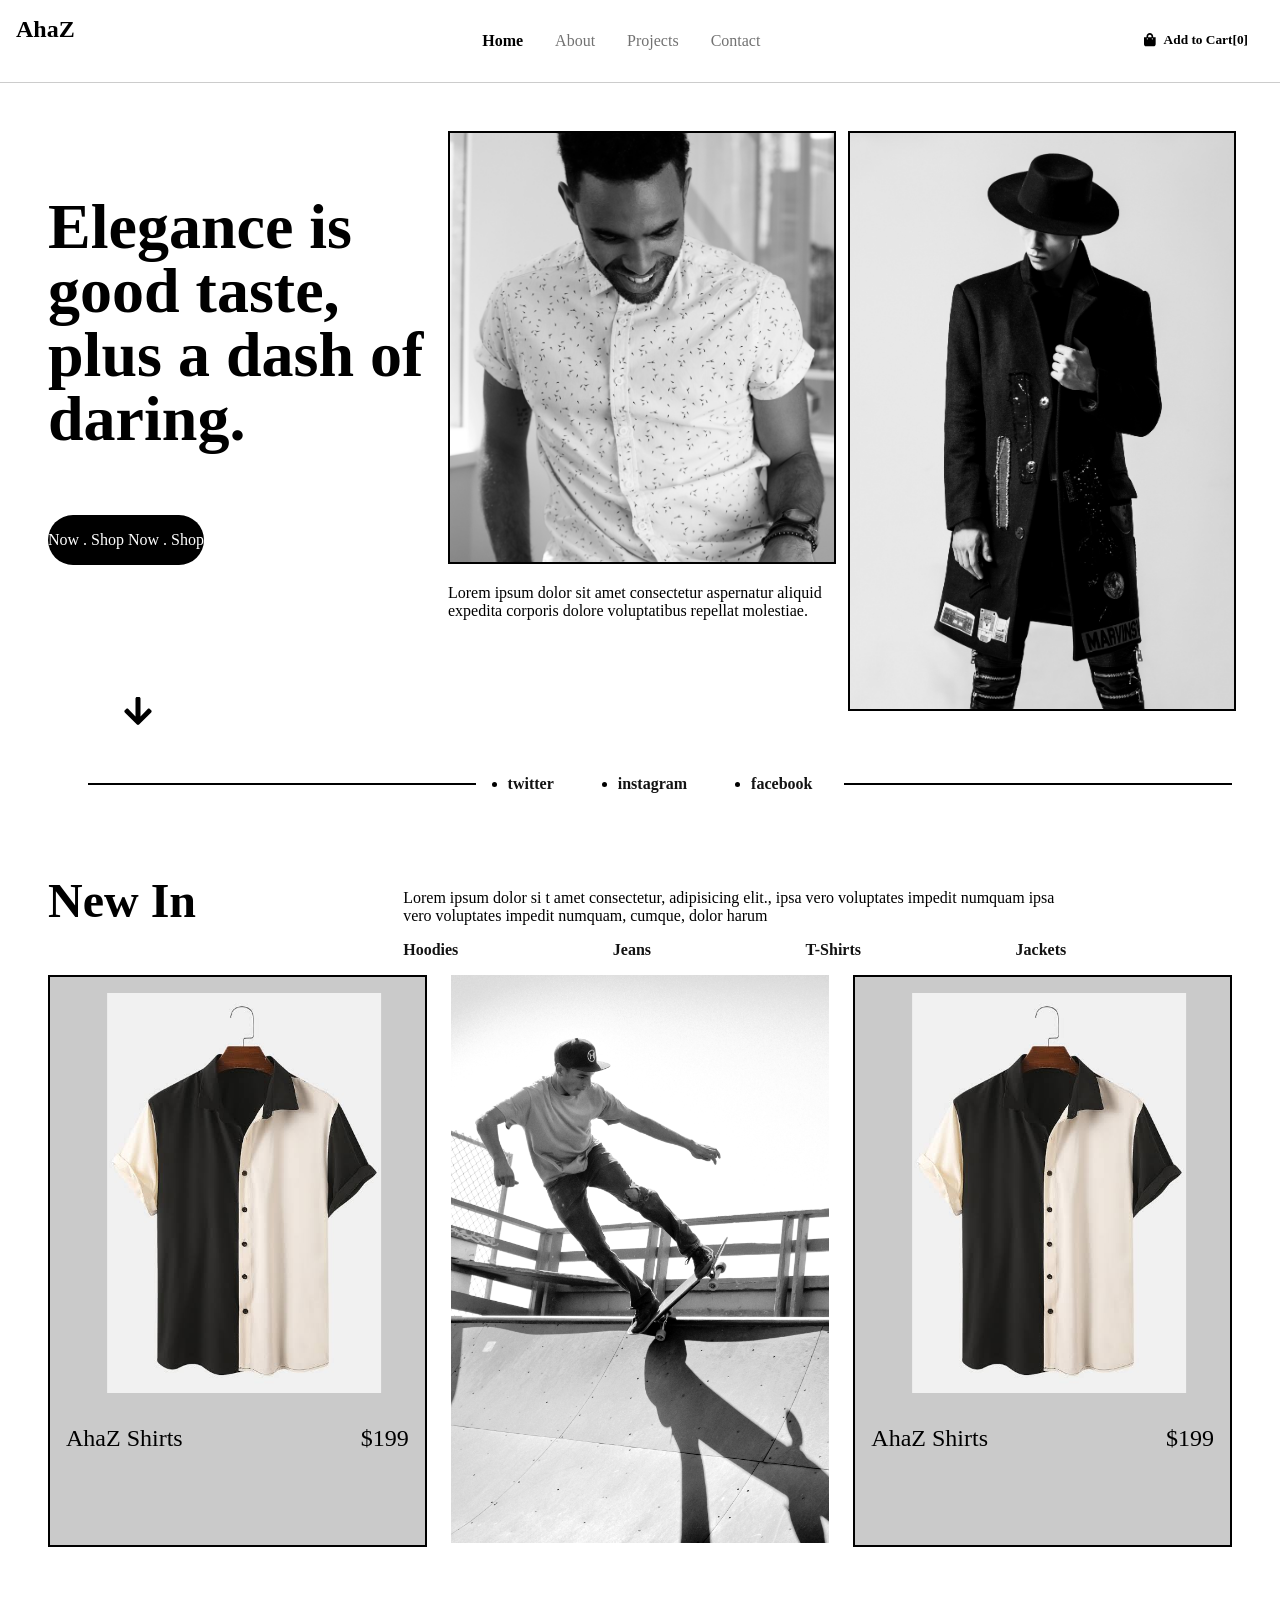
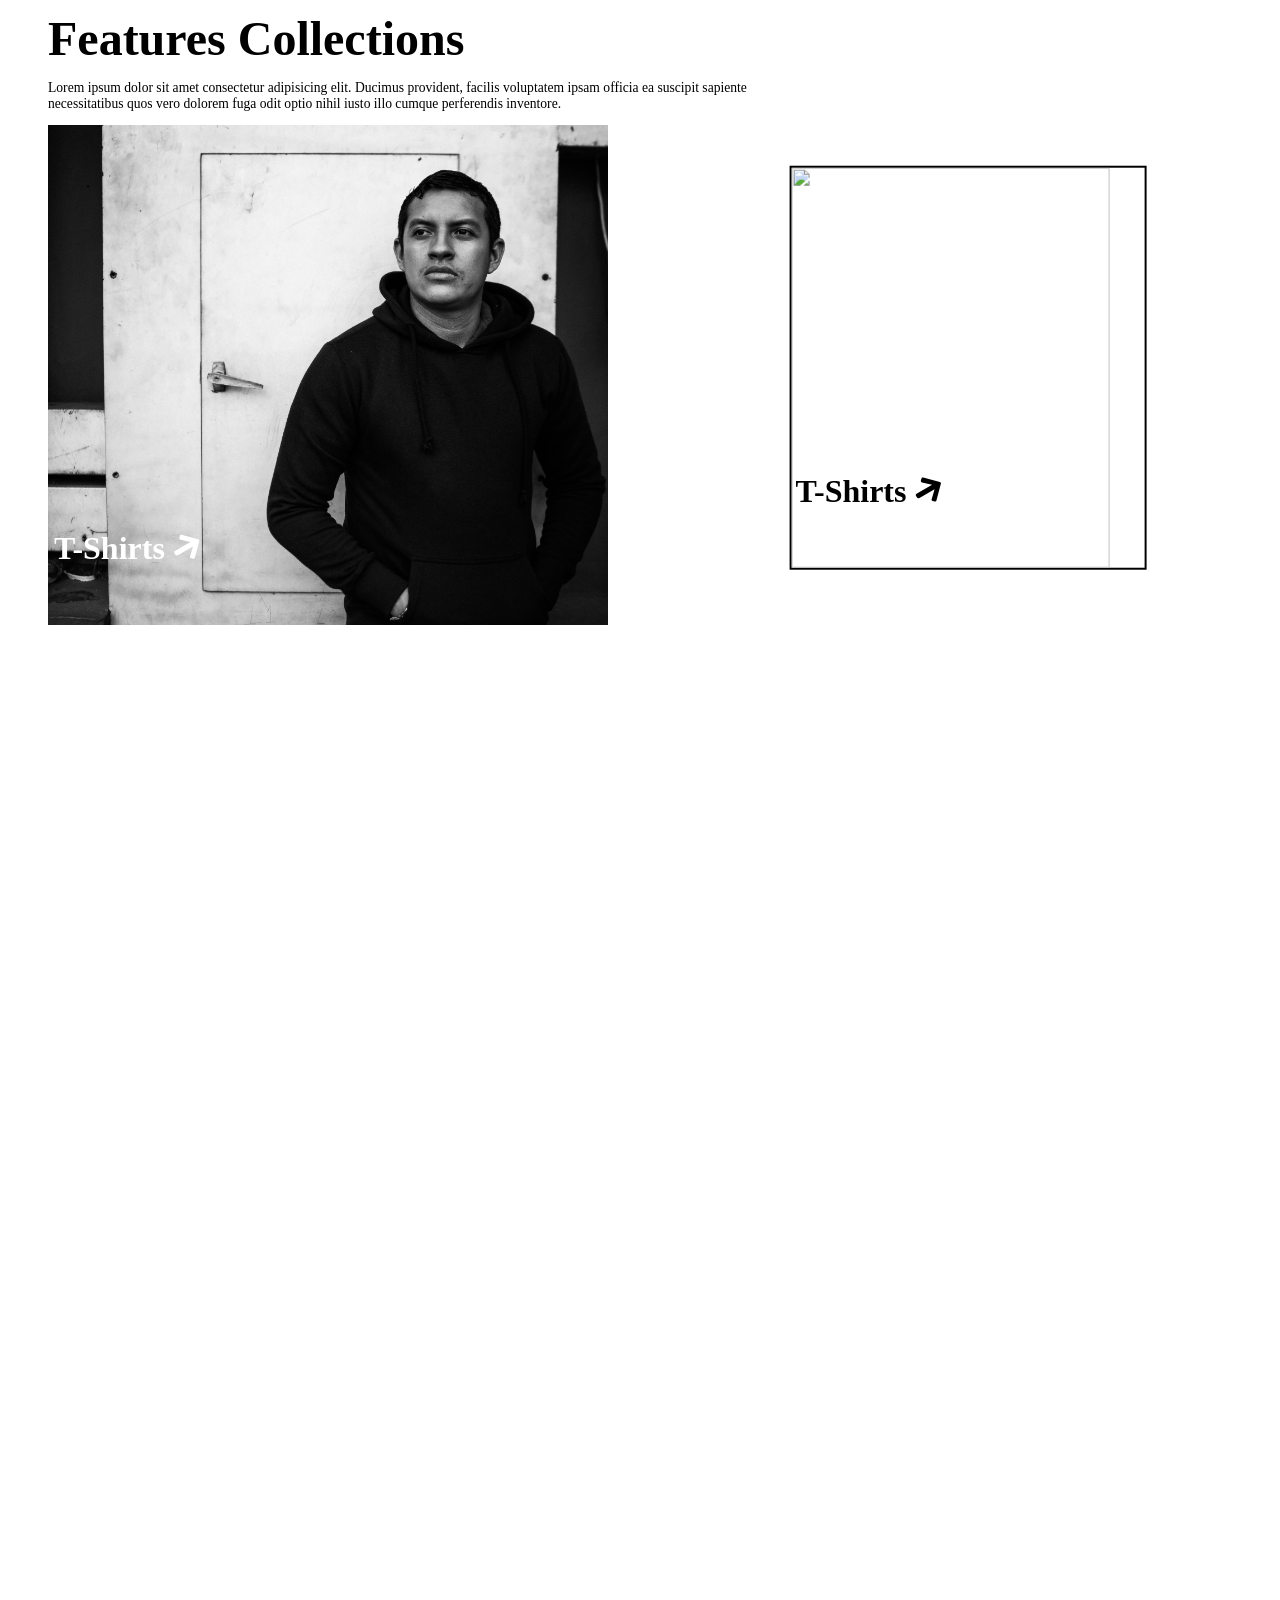
==== blackwhite.html @ 24a6969e "this is good" ====
<!DOCTYPE html>
<html lang="en">

<head>
    <meta charset="UTF-8">
    <meta http-equiv="X-UA-Compatible" content="IE=edge">
    <meta name="viewport" content="width=device-width, initial-scale=1.0">




    <link rel="stylesheet" href="fontawesome-free-5.15.4-web/css/fontawesome.min.css">


    <link rel="stylesheet" href="css/blackwhite.css">
    <title>Black and White</title>
</head>

<body>

    <header class="header">
        <nav>

            <div class="nav-center">

                <!-- nav header -->
                <div class="nav-header">
                    <div class="nav-logo">
                        <p class="logo">AhaZ</p>

                    </div>

                    <div class="nav-btn">

                        <button class="cart-btn">
                        <i class="fas fa-shopping-bag"></i>
                    </button>
                        <button class="nav-toggle">
                        <i class="fas fa-bars"></i>
                    </button>
                    </div>
                </div>

                <!-- links -->
                <ul class="links show-links">
                    <li>
                        <a href="index.html" id="active">home</a>
                    </li>
                    <li>
                        <a href="about.html">about</a>
                    </li>
                    <li>
                        <a href="projects.html">projects</a>
                    </li>
                    <li>
                        <a href="contact.html">contact</a>
                    </li>
                </ul>
                <!--Nav carts-->
                <div class="nav-cart">
                    <button>
                        <i class="fas fa-shopping-bag"></i>
                        <p>Add to Cart[0]</p>
                    </button>
                </div>

                <!-- social media -->
                <!--  <ul class="social-icons">
                    <li>
                        <a href="https://www.twitter.com">
                            <i class="fab fa-facebook"></i>
                        </a>
                    </li>
                    <li>
                        <a href="https://www.twitter.com">
                            <i class="fab fa-twitter"></i>
                        </a>
                    </li>
                    <li>
                        <a href="https://www.twitter.com">
                            <i class="fab fa-behance"></i>
                        </a>
                    </li>
                    <li>
                        <a href="https://www.twitter.com">
                            <i class="fab fa-linkedin"></i>
                        </a>
                    </li>
                    <li>
                        <a href="https://www.twitter.com">
                            <i class="fab fa-sketch"></i>
                        </a>
                    </li>
                </ul> -->
            </div>

        </nav>
    </header>
    <div class="divider"></div>
    <main>
        <div class="container">
            <div class="container1">
                <section class="elegance">
                    <p>
                        Elegance is good taste, plus a dash of daring.
                    </p>

                    <button class="main-btn">
                        Now . Shop Now . Shop
                    </button>

                    <button class="second-btn">
                    <i class=" fas fa-arrow-down"></i>
                    </button>

                </section>
                <section class="elegance-part1">
                    <img src="css/images/pexels-nappy-2468487.jpg" alt="">

                    <p>
                        Lorem ipsum dolor sit amet consectetur aspernatur aliquid expedita corporis dolore voluptatibus repellat molestiae.
                    </p>
                </section>
                <section class="elegance-part2">
                    <img src="css/images/pexels-pixabay-157675.jpg" alt="">

                </section>
            </div>
            <div class="social-links">
                <ul>
                    <li>
                        <a href="#">twitter</a>
                    </li>
                    <li>
                        <a href="#">instagram</a>
                    </li>
                    <li>
                        <a href="#">facebook</a>
                    </li>
                </ul>
            </div>
            <div class="container2">
                <div class="newin">
                    <h4 class="tophead">new in</h4>
                </div>
                <div class="newin2">
                    <p>
                        Lorem ipsum dolor si t amet consectetur, adipisicing elit., ipsa vero voluptates impedit numquam ipsa vero voluptates impedit numquam, cumque, dolor harum
                    </p>
                    <ul>
                        <li>
                            <a href="#">Hoodies</a>
                        </li>
                        <li>
                            <a href="#">Jeans</a>
                        </li>
                        <li>
                            <a href="#">T-Shirts</a>
                        </li>
                        <li>
                            <a href="#">Jackets</a>
                        </li>

                    </ul>

                </div>
            </div>
            <div class="container3">
                <div class="shirtcard">
                    <img src="css/images/images - 2022-02-09T024640.490.jpeg" alt="">
                    <div>
                        <p>
                            AhaZ Shirts
                        </p>

                        <p>$199</p>
                    </div>
                </div>
                <div class="shirclip">
                    <img src="css/images/pexels-tim-mossholder-1527242.jpg" alt="">
                </div>
                <div class="shirtcard">
                    <img src="css/images/images - 2022-02-09T024640.490.jpeg" alt="">
                    <div>
                        <p>
                            AhaZ Shirts
                        </p>

                        <p>$199</p>
                    </div>
                </div>
            </div>
            <div class="container4">
                <h4 class="tophead">Features collections</h4>
                <p>
                    Lorem ipsum dolor sit amet consectetur adipisicing elit. Ducimus provident, facilis voluptatem ipsam officia ea suscipit sapiente necessitatibus quos vero dolorem fuga odit optio nihil iusto illo cumque perferendis inventore.
                </p>
                <div class="shirt-container">
                    <section class="feature-card">
                        <img src="css/images/pexels-luis-quintero-1816870.jpg" alt="">

                        <button class="second-btn" style="color: white;">
                            T-Shirts 
                            <i class="fas fa-arrow-up"></i>
                        </button>

                    </section>
                    <section class="feature-card number2">
                        <img src="css/images/pexels-budgeron-bach-5157733.jpg" alt="">

                        <button class="second-btn">
                            T-Shirts 
                            <i class="fas fa-arrow-up"></i>
                        </button>
                        </p>
                    </section>
                </div>
            </div>
        </div>
        <div class="container">
            <div class="divider"></div>
            <div class="container5">
                <h4 class="tophead">AhaZ was created to inspire you to be the best version of yourself. Our goal is to bring you clothes that blanket you in quality, design, and comfort.
                </h4>

                <div class="article">
                    <p>Lorem ipsum, dolor sit amet consectetur adipisicing elit. Enim quam dicta eaque, corporis, esse modi vel, placeat nobis est distinctio voluptates magni minus? Non quaerat, beatae corrupti distinctio atque quos consectetur modi possimus
                        itaque qui, soluta odio, voluptate cumque dolorum.
                    </p>
                    <p>Lorem ipsum, dolor sit amet consectetur adipisicing elit. Enim quam dicta eaque, corporis, esse modi vel, placeat nobis est distinctio voluptates magni minus? Non quaerat, beatae corrupti distinctio atque quos consectetur modi possimus
                        itaque qui, soluta odio, voluptate cumque dolorum.
                    </p>
                </div>


                <section class="imagecontain">
                    <div>
                        <img src="css/images/pexels-thegiansepillo-3757457.jpg" alt="">

                    </div>
                    <div class="thegian">
                        <img src="css/images/pexels-rfstudio-3819572.jpg" alt="">
                        <p>Lorem ipsum dolor sit amet consectetur adipisicing elit. Ut illum in sequi vitae sint adipisci ducimus hic, quis vero quibusdam quo, totam reiciendis, quidem error!</p>
                        <button class="main-btn"> About us</button>
                    </div>
                </section>
            </div>
            <div class="divider"></div>
            <div class="container6">
                <section>
                    <img src="css/images/pexels-andrea-piacquadio-842811.jpg" alt="">

                </section>

            </div>
            <section class="marker">
                <ul>
                    <li>free shiping</li>
                    <li>3 years waranty</li>
                    <li>Secure payment</li>
                </ul>
            </section>
            <div class="container7">
                <div class="getintouch">
                    <h6>-Want some news</h6>
                    <h4 class="tophead">
                        Get in touch
                    </h4>
                    <p>
                        Lorem ipsum dolor sit, amet consectetur adipisicing elit. Veniam necessitatibus quisquam ut suscipit veritatis perferendis aut voluptatem consectetur labore facilis distinctio, vero nam in rem quae culpa eum placeat ea, officia commodi adipisci! Placeat
                        dolorum, optio minima nisi a fugiat!
                    </p>

                    <div class="input">
                        <input type="email" id="" placeholder="Enter your email address">
                        <button class="second-btn"><i class="fas fas fa-arrow-up"></i></button>
                    </div>
                </div>
                <div class="getintouch-img">
                    <img src="css/images/pexels-nitin-sharma-2842842.jpg" alt="">
                </div>
            </div>

        </div>

    </main>
    <footer>
        <div class="foot">
            <div class="footer">
                <div class="logo">
                    <p>AhaZ</p>
                </div>
                <p>Lorem ipsum dolor sit amet consectetur.</p>
                <div class="mediabuttons">
                    <button>
                        <i class="fab fa-facebook"></i>
                    </button>
                    <button>
                        <i class="fab fa-twitter"></i>
                    </button>
                    <button>
                        <i class="fab fa-instagram"></i>
                    </button>


                </div>


            </div>
            <div class="footer2">
                <div>
                    <h4 class="chief">Location</h4>
                    <p>767 5th Street, <br> 21st Floor, New York, USA</p>
                </div>
                <div>
                    <h4 class="chief">Links</h4>
                    <ul>
                        <li>
                            <a href="#">About us</a>
                        </li>
                        <li>
                            <a href="#">Our Sports</a>
                        </li>
                        <li>
                            <a href="#">News</a>
                        </li>
                        <li>
                            <a href="#">Contact Us</a>
                        </li>
                    </ul>
                </div>
                <div>
                    <h4 class="chief">Legal</h4>
                    <ul>
                        <li>
                            <a href="#">Privacy Policy</a>
                        </li>
                        <li>
                            <a href="#">Terms of condition</a>
                        </li>

                    </ul>
                </div>
            </div>
        </div>

        <div class="scrollup">
            <button>
                <i class="fas fa-arrow-up"></i>
            </button>
        </div>

        <p class="copytext">
            &copy;AhaZ 2022. All rights reserved.

        </p>
    </footer>

</body>
<script src="fontawesome-free-5.15.4-web/js/all.min.js"></script>
<script src="js/scrollreveal.min.js"></script>
<script src="js/blackwhite.js"></script>

</html>
---- css/blackwhite.css ----
:root {
    --black: #000;
    --blacktone: rgb(19, 19, 19);
    --gray: rgb(114, 114, 114);
    --white: #fff;
    --poppins: "Poppins";
    --livvic: "Livvic";
    --bestrock: "Best Rock";
    --gothic: "Franklin Gothic";
    --transit: .4s linear all;
    --butradius: 30px;
    --pad1: 1rem;
    --border: 2px solid #000;
    /*font sizes*/
    --rem1: 1rem;
    --rem2: 2rem;
    --rem3: 3rem;
    --rem4: 4rem;
    --rem: 5rem;
    --bold: 700;
}

html {
    scroll-behavior: smooth;
}

body {
    margin: 0;
    padding: 0;
    box-sizing: border-box;
    font-family: var(--poppins);
}

h1,
h4,
h6 {
    margin: 0;
}

a {
    text-decoration: none;
    color: var(--blacktone);
}

img {
    max-width: 100%;
    height: auto;
    border: var(--border);
    object-fit: cover;
}

button,
input {
    font-family: var(--poppins);
    border: none;
    outline: none;
    cursor: pointer;
}

.main-btn {
    background-color: var(--black);
    color: var(--white);
    border-radius: var(--butradius);
    font-size: var(--rem1);
    padding: var(--pad1) 0 var(--pad1);
}

.second-btn {
    background: none;
}

.tophead {
    text-transform: capitalize;
    font-size: var(--rem3);
}

.header {
    margin: var(--pad1);
}


/*nav container*/

nav button {
    background: none;
}

.links {
    list-style: none;
}

@media screen and (min-width:800px) {
    .nav-center {
        display: flex;
        justify-content: space-between;
        column-gap: var(--rem2);
    }
    .links {
        list-style: none;
        display: flex;
        justify-content: space-around;
    }
    .links a {
        text-transform: capitalize;
        padding: var(--rem1);
        color: var(--gray);
    }
    .nav-cart button {
        display: flex;
        align-items: center;
        background: none;
        padding: var(--rem1);
    }
    .nav-cart p {
        margin: 0;
        padding-left: 0.5rem;
        font-weight: var(--bold);
    }
    .social-icons,
    .nav-btn {
        display: none;
    }
    #active {
        color: var(--black);
        font-weight: var(--bold);
    }
}


/**/

.links a:hover {
    color: var(--black);
    font-weight: var(--bold);
}

.logo {
    font: 1rem var(--bestrock);
    margin: 0;
    font-weight: 600;
    font-size: 1.5rem;
}

.cart .second-btn {
    font: var(--rem1) var(--livvic);
}

.container {
    margin: var(--rem3);
}

.container1 {
    display: grid;
    grid-template-columns: repeat(3, 1fr);
    gap: var(--pad1);
}

.elegance p {
    font: var(--rem4) var(--poppins);
    max-width: 400px;
    font-weight: 700;
    line-height: 1;
}

.elegance .second-btn {
    display: block;
    font-size: var(--rem2);
    margin-top: 4em;
    text-align: center;
    transform: translateX(175%);
}

.elegance-part1 img {
    width: 100%;
    height: 70%;
}

.social-links ul {
    display: flex;
    justify-content: space-evenly;
    align-items: center;
    margin: var(--rem2)0 var(--rem2);
}

.social-links li {
    margin: 0 2em 0;
    font-weight: 600;
}

.social-links ul::before,
.social-links ul::after {
    content: '';
    height: 2px;
    width: 400px;
    background-color: var(--black);
    color: var(--black);
}

.container2 {
    margin-top: 5em;
    display: grid;
    grid-template-columns: 30% 70%;
}

.newin2 {
    max-width: 80%;
}

.newin2 ul {
    display: flex;
    justify-content: space-between;
    list-style-type: none;
    padding: 0;
}

.newin2 li {
    font-weight: 600;
}

.container3 {
    display: grid;
    grid-template-columns: repeat(3, 1fr);
    gap: 1.5em;
    margin-bottom: var(--rem4);
}

.container3 img {
    width: 100%;
    height: 70vh;
    border: none;
}

.shirclip img {
    width: 100%;
    height: auto;
}

.shirtcard {
    background-color: rgb(202, 202, 202);
    border: var(--border);
    padding: var(--pad1);
}

.shirtcard img {
    display: flex;
    transform: translateX(15%);
    align-items: center;
    width: 80%;
    height: 400px;
    margin-bottom: 2em;
}

.shirtcard div {
    display: flex;
    justify-content: space-between;
    font-size: 1.5rem;
}

.shirtcard p {
    margin: 0;
}

.container4 {
    margin-bottom: 1em;
}

.container4 p {
    max-width: 60%;
    font-size: .85em;
}

.shirt-container {
    display: grid;
    grid-template-columns: repeat(2, 1fr);
    gap: var(--rem4);
}

.feature-card img {
    border: none;
}

.feature-card button {
    position: relative;
    bottom: 100px;
    font-size: 2rem;
    font-weight: 700;
}

.feature-card button:hover {
    border-bottom: var(--border);
    transition: 0.4s ease-in;
}

.feature-card .fa-arrow-up,
.input button {
    transform: rotate(60deg);
}

.feature-card img {
    width: 100%;
    height: 500px;
}

.feature-card.number2 {
    width: 70%;
    height: 50%;
    transform: translate(30%, 15%);
}

.feature-card.number2 img {
    border: var(--border);
    width: 90%;
    height: 400px;
}

.divider {
    height: 1px;
    background-color: var(--black);
    margin: 1em 0 1em;
    opacity: 0.2;
}

.article,
.imagecontain,
.container7 {
    display: grid;
    grid-template-columns: repeat(2, 1fr);
    gap: var(--rem3);
}

.thegian img {
    width: 100%;
    height: 72.5%;
}

.thegian .main-btn {
    padding-right: 1.5em;
    padding-left: 1.5em;
}

.marker {
    padding: .5em 0 .5em;
    background-color: var(--black);
    color: var(--white);
    margin: 2em -3em 2em;
    z-index: 2;
}

.marker ul {
    display: flex;
    justify-content: space-between;
    font-size: var(--rem2);
}

.imagecontain {
    height: auto;
}

.container6 section img {
    margin-top: 2em;
    width: 100%;
    height: 80vh;
    z-index: -10;
}

.container7 {
    margin: 1em 0 1em;
    height: 520px;
}

.getintouch {
    padding-top: 6em;
    max-width: 420px;
}

.getintouch p {
    font-size: .85em;
}

.input {
    width: 100%;
    display: flex;
    justify-content: space-between;
    border-bottom: 1px var(--gray) solid;
    margin-top: 2em;
}

input::placeholder {
    font-size: 1.5em;
}

.getintouch-img img {
    width: 85%;
    height: 70%;
}

footer ul {
    list-style: none;
    padding: 0;
}

.mediabuttons button {
    background: none;
    padding: .5em;
    margin-right: 1em;
    font-size: 1.3rem;
    border: none;
    cursor: pointer;
}

.mediabuttons button:hover {
    opacity: 0.5;
}

footer li {
    padding-bottom: 1em;
}

footer li:hover {
    text-decoration: underline;
    font-weight: var(--bold);
}

.foot {
    display: grid;
    grid-template-columns: 30% 70%;
    padding: 2em;
}

.footer2 {
    display: grid;
    grid-template-columns: repeat(3, 1fr);
}

.chief {
    font-weight: var(--bold);
}

.scrollup button {
    position: fixed;
    left: 92%;
    bottom: 5%;
    transition: ease-out 0.4s;
    background-color: var(--black);
    color: var(--white);
    padding: .75em;
    border-radius: 10px;
}

.copytext {
    text-align: center;
}

::-webkit-scrollbar {
    width: 0.8rem;
    background: rgb(49, 49, 49);
}

::-webkit-scrollbar-thumb {
    background: rgb(170, 170, 170);
    border-radius: .5rem;
}


/**/

@media screen and (max-width:800px) {
    .nav-header {
        display: flex;
        justify-content: space-between;
    }
    .nav-btn {
        display: flex;
        align-items: center;
    }
    .nav-btn button {
        font-size: 1.2rem;
        padding-right: 0.7rem;
    }
    .nav-cart {
        display: none;
    }
    .links {
        background-color: #000;
        margin: 0;
        transition: var(--transit);
        height: 0;
        overflow: hidden;
        display: none;
    }
    .links a {
        display: block;
        color: var(--white);
        text-transform: uppercase;
        transition: var(--transit);
        margin: var(--rem2);
        padding: var(--rem1);
    }
    .links a:hover {
        background-color: var(--gray);
        font-weight: var(--bold);
        padding-left: var(--rem2);
    }
    .show-links {
        height: 100vh;
    }
    .container1,
    .container2,
    .container3,
    .shirt-container,
    .imagecontain,
    .container7,
    .article,
    .foot,
    .footer2 {
        display: grid;
        grid-template-columns: 100%;
        gap: .5rem;
    }
    .elegance .main-btn {
        margin-bottom: 3em;
    }
    .elegance .second-btn {
        display: none;
    }
    .feature-card.number2 img {
        width: fit-content;
    }
    .container4 .tophead,
    .container5 .tophead {
        line-height: 1.2;
        font-size: 2rem;
    }
    .container4 p {
        max-width: 100%;
    }
    .getintouch-img img {
        width: 100%;
    }
    .marker ul {
        font-size: var(--rem1);
    }
    .container7 {
        height: 780px;
    }
}
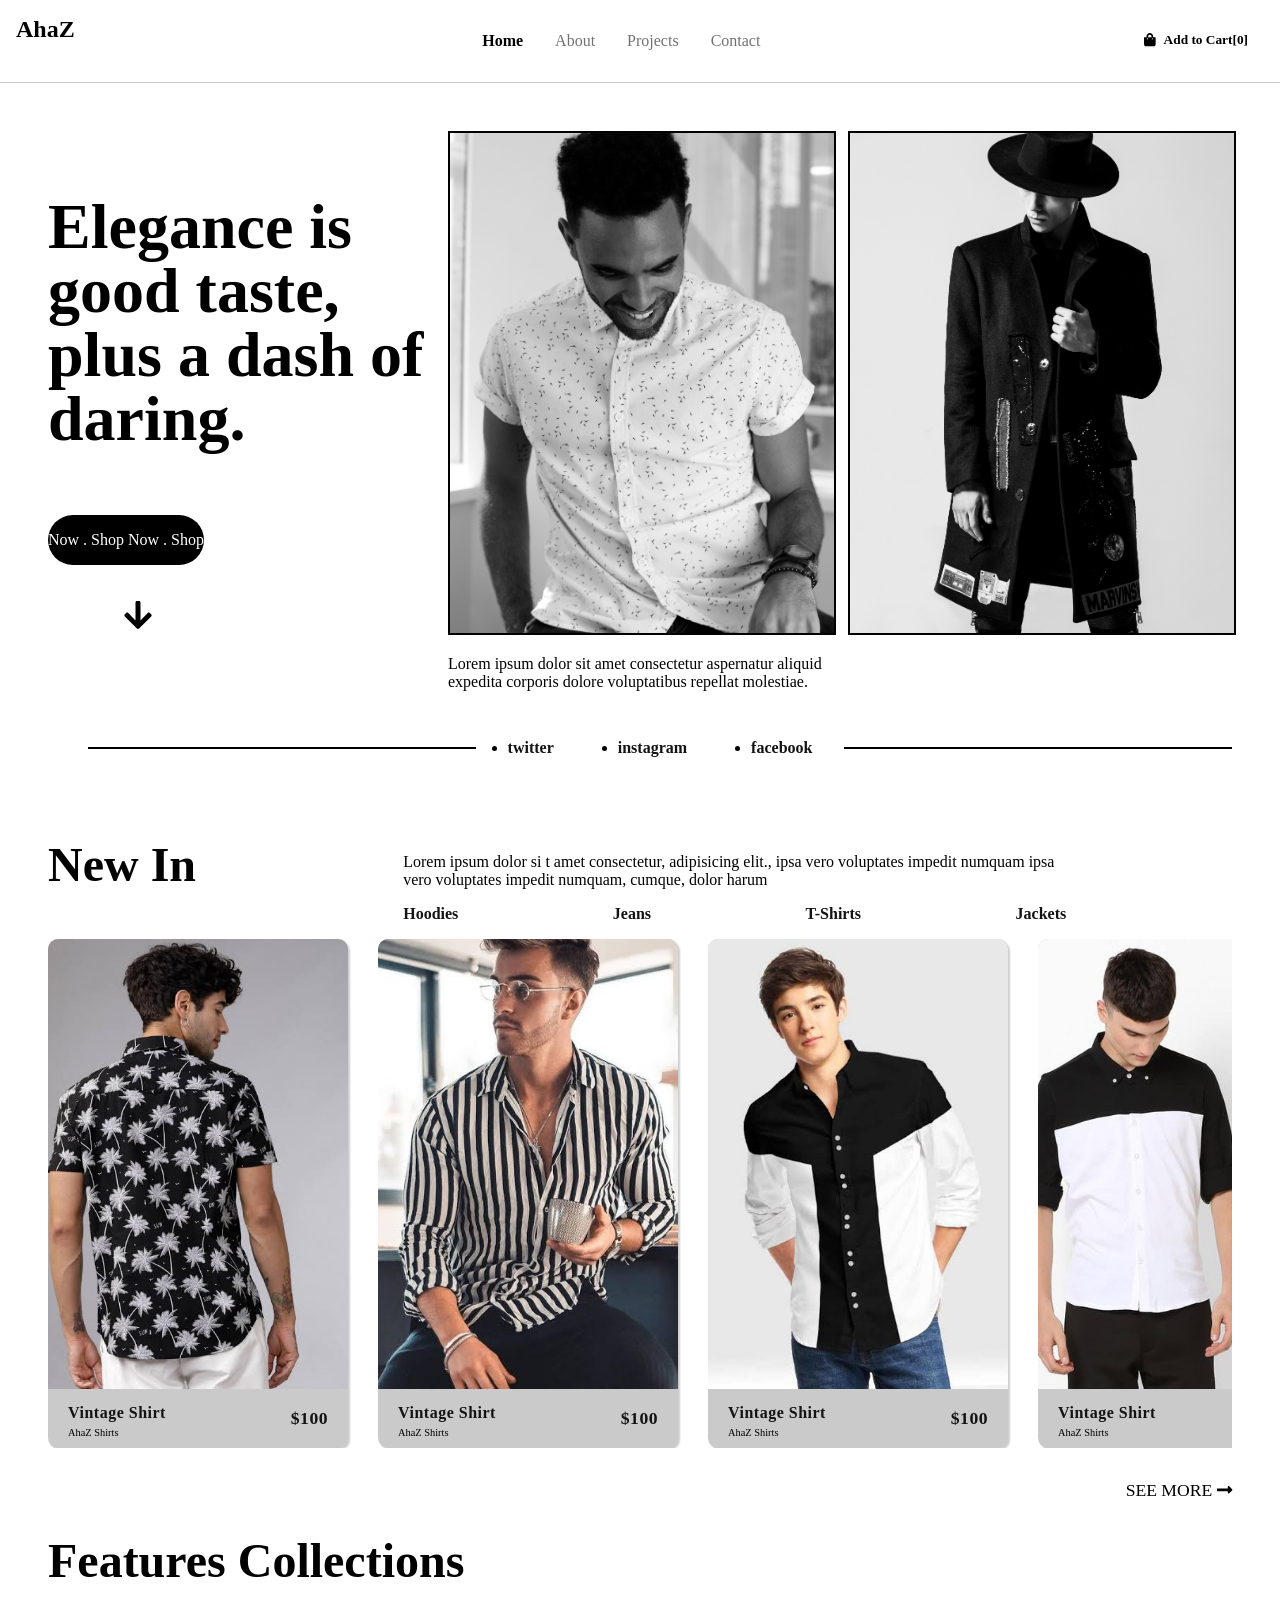
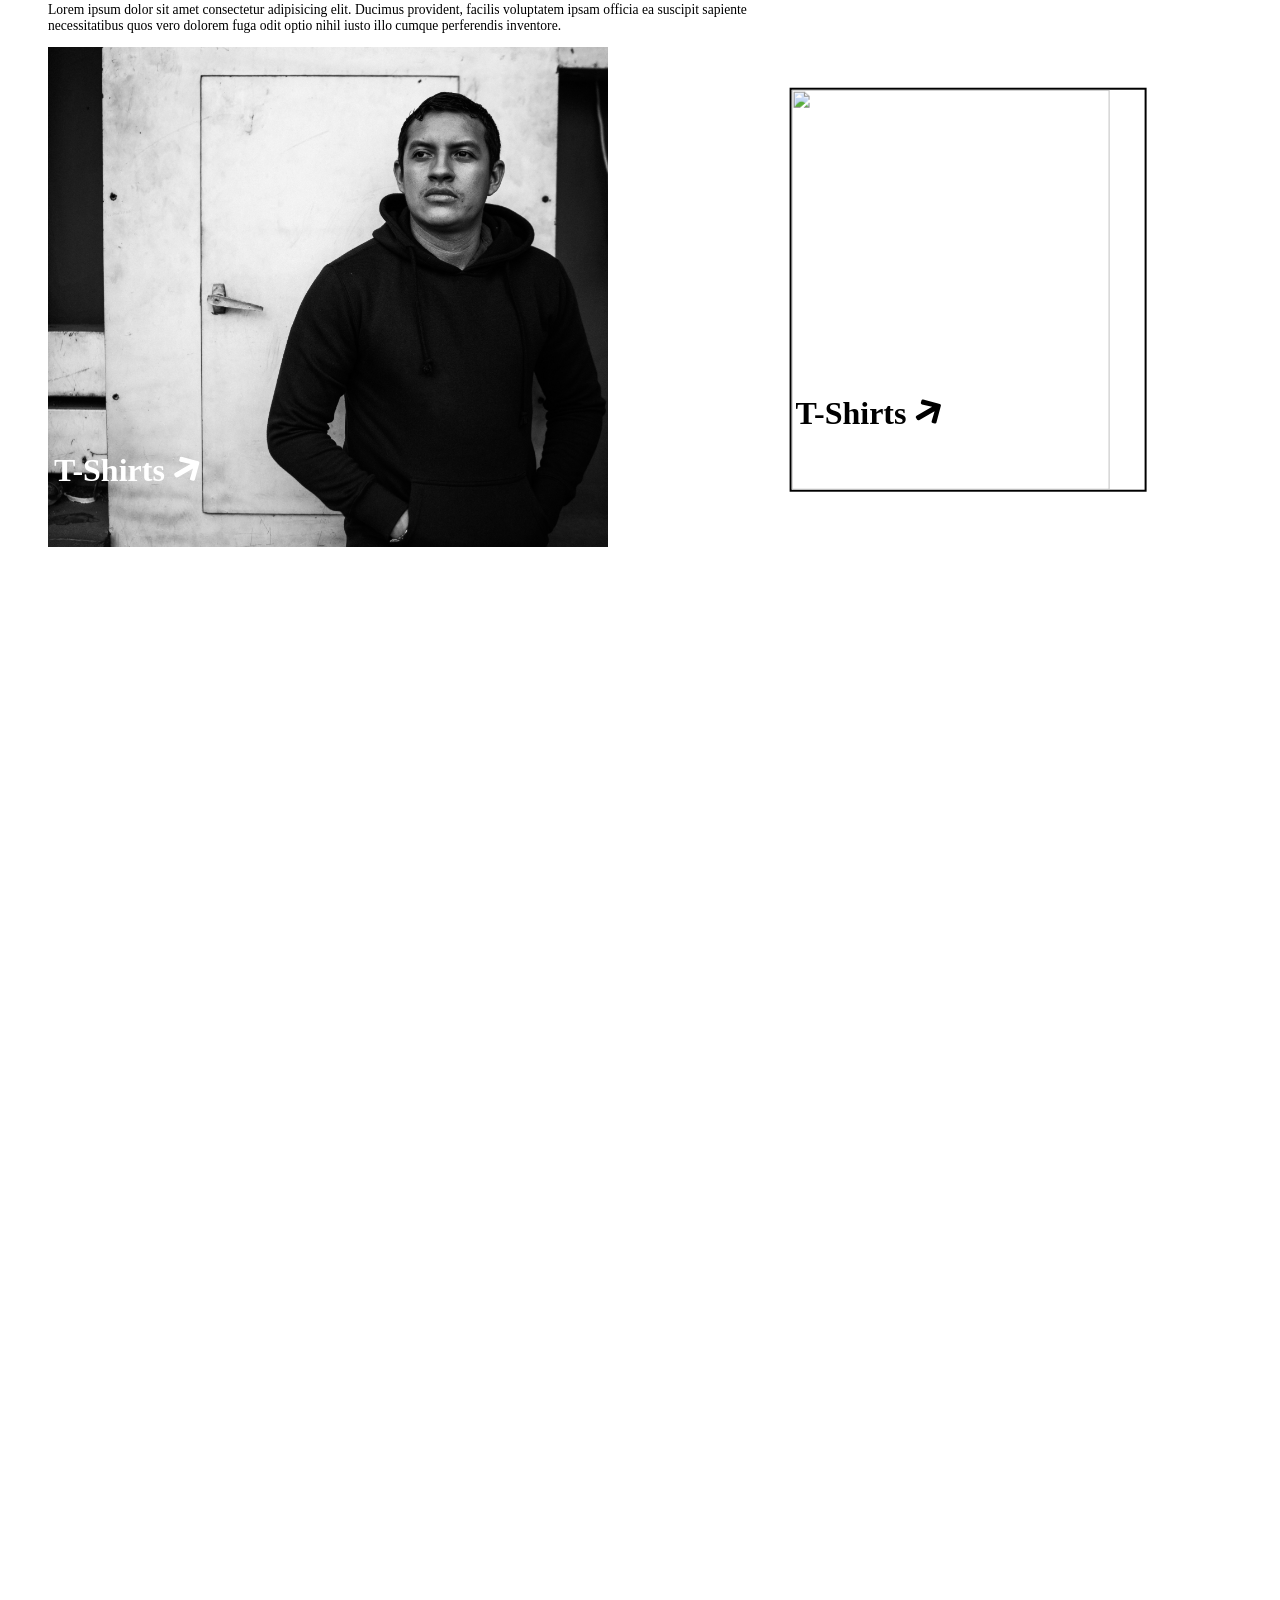
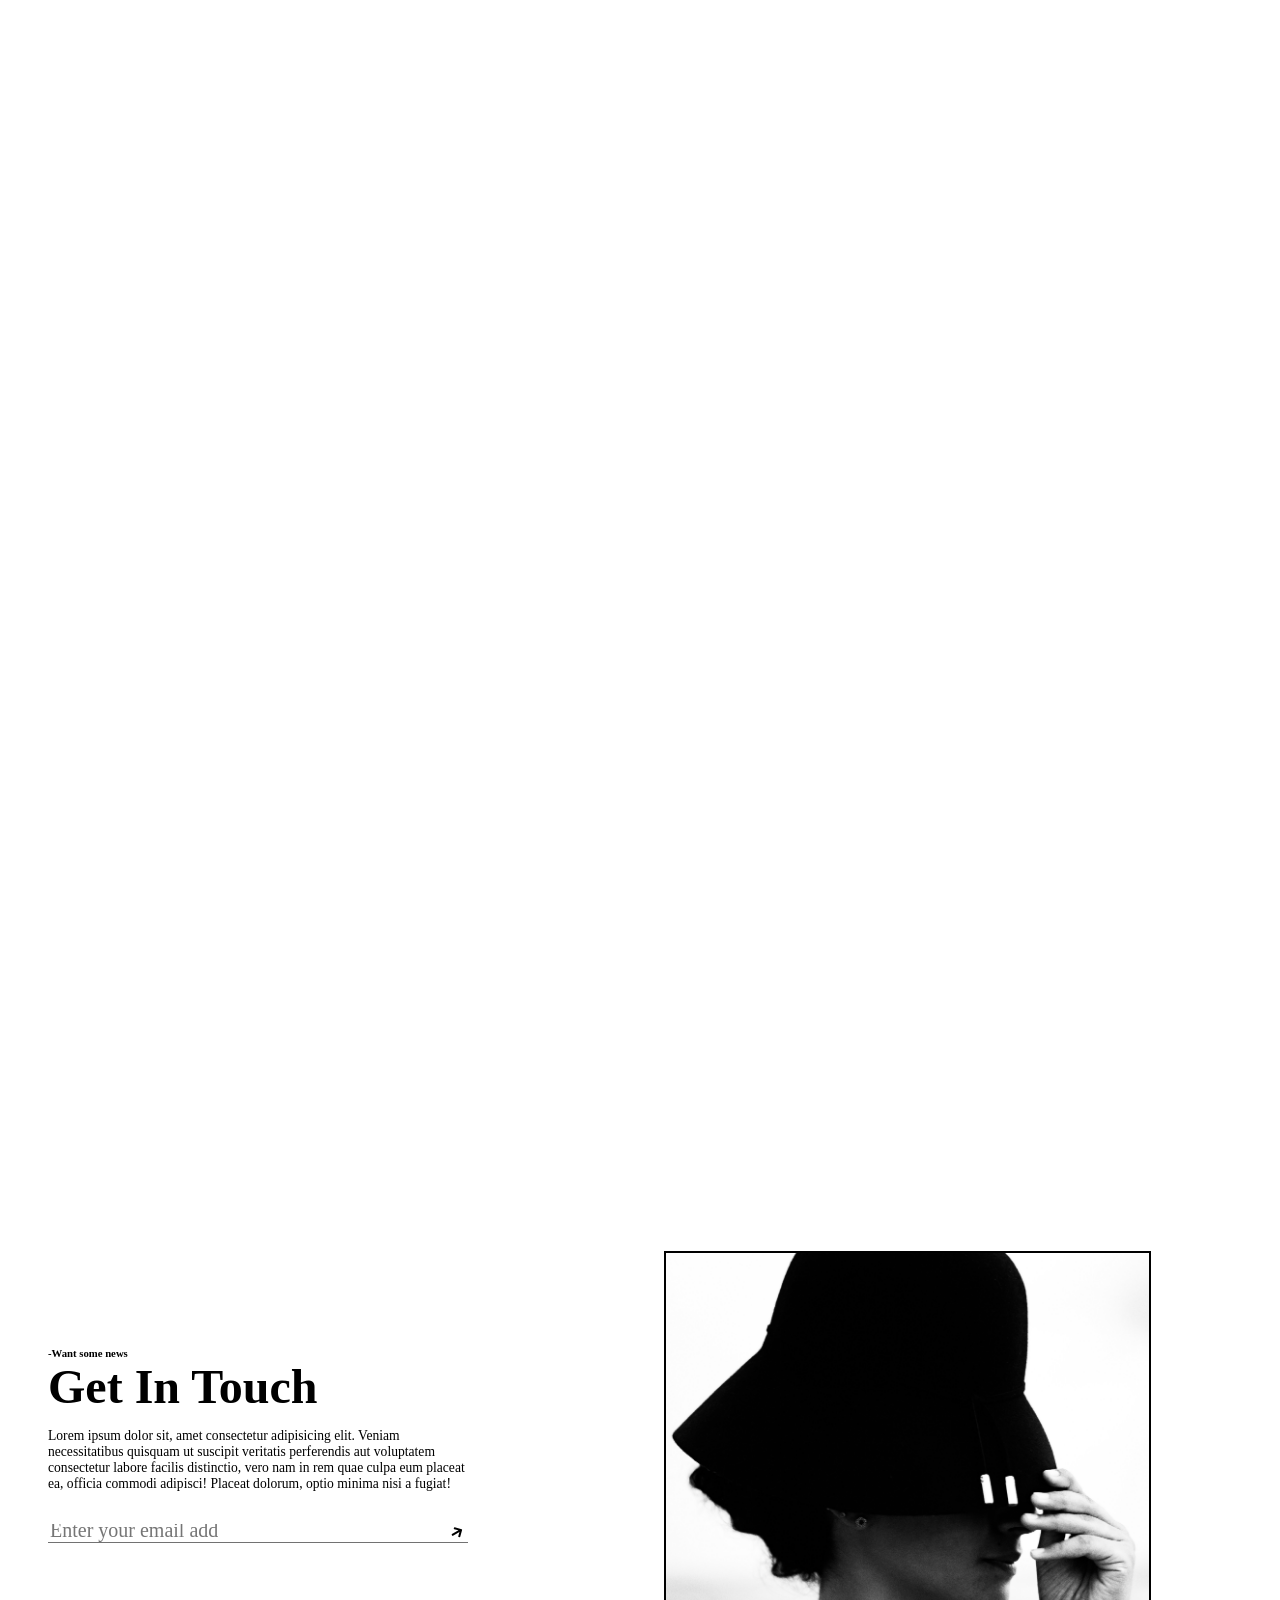
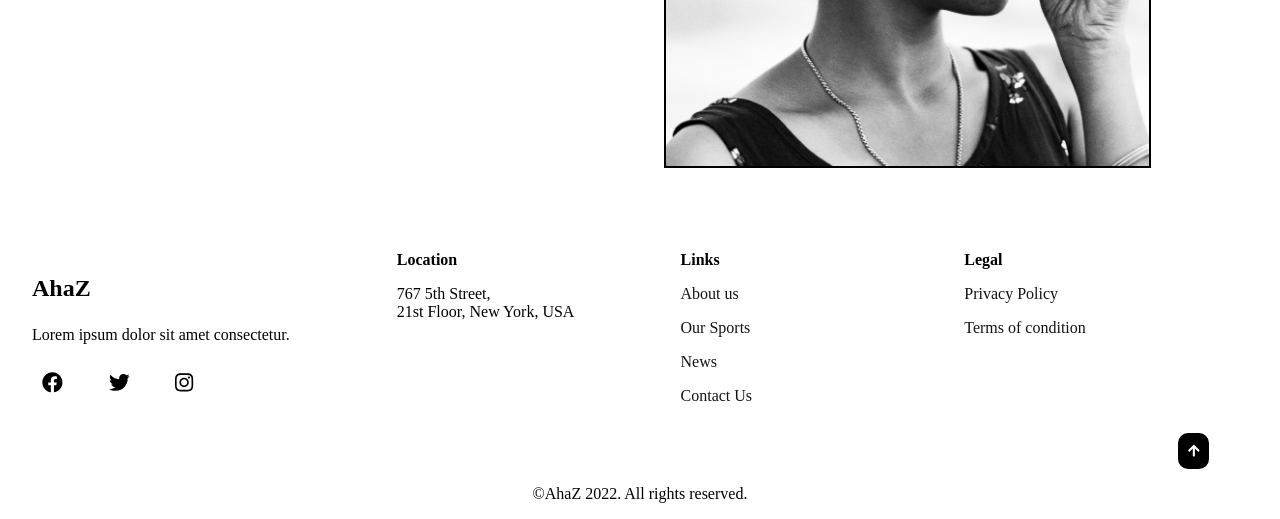
==== commit 99e30aac: "new look" ====
--- a/blackwhite.html
+++ b/blackwhite.html
@@ -11,6 +11,9 @@
 
     <link rel="stylesheet" href="fontawesome-free-5.15.4-web/css/fontawesome.min.css">
 
+    <!--     swiper style file
+ -->
+    <link rel="stylesheet" href="/css/swiper-bundle.min.css">
 
     <link rel="stylesheet" href="css/blackwhite.css">
     <title>Black and White</title>
@@ -166,29 +169,111 @@
                 </div>
             </div>
             <div class="container3">
-                <div class="shirtcard">
-                    <img src="css/images/images - 2022-02-09T024640.490.jpeg" alt="">
-                    <div>
-                        <p>
-                            AhaZ Shirts
-                        </p>
-
-                        <p>$199</p>
-                    </div>
-                </div>
-                <div class="shirclip">
-                    <img src="css/images/pexels-tim-mossholder-1527242.jpg" alt="">
-                </div>
-                <div class="shirtcard">
-                    <img src="css/images/images - 2022-02-09T024640.490.jpeg" alt="">
-                    <div>
-                        <p>
-                            AhaZ Shirts
-                        </p>
-
-                        <p>$199</p>
-                    </div>
-                </div>
+                <div class="swiper shirt-swiper">
+                    <div class="swiper-wrapper">
+                        <div class="shirtcard swiper-slide">
+                            <div class="shirtcard-img">
+                                <img src="css/images/images - 2022-03-06T125502.122.jpeg" alt="">
+                                <div class="overlay">
+                                    <a href="#" class="buy-btn">Buy Now</a>
+                                </div>
+                            </div>
+                            <!--overlay--!-->
+
+                            <div class="shirtcard-text">
+                                <div class="type">
+                                    <a href="#">
+                             Vintage Shirt
+                         </a>
+                                    <span>AhaZ Shirts</span>
+
+                                </div>
+                                <a href="#" class="price">$100</a>
+
+                            </div>
+                        </div>
+                        <div class="shirtcard swiper-slide">
+                            <div class="shirtcard-img">
+                                <img src="css/images/images - 2022-03-05T173826.599.jpeg" alt="">
+                                <div class="overlay">
+                                    <a href="#" class="buy-btn">Buy Now</a>
+                                </div>
+                            </div>
+
+                            <div class="shirtcard-text">
+                                <div class="type">
+                                    <a href="#">
+                             Vintage Shirt
+                         </a>
+                                    <span>AhaZ Shirts</span>
+
+                                </div>
+                                <a href="#" class="price">$100</a>
+
+                            </div>
+                        </div>
+                        <div class="shirtcard swiper-slide">
+                            <div class="shirtcard-img">
+                                <img src="css/images/images - 2022-03-06T132451.765.jpeg" alt="">
+                                <div class="overlay">
+                                    <a href="#" class="buy-btn">Buy Now</a>
+                                </div>
+                            </div>
+
+                            <div class="shirtcard-text">
+                                <div class="type">
+                                    <a href="#">
+                             Vintage Shirt
+                         </a>
+                                    <span>AhaZ Shirts</span>
+
+                                </div>
+                                <a href="#" class="price">$100</a>
+
+                            </div>
+                        </div>
+                        <div class="shirtcard swiper-slide">
+                            <div class="shirtcard-img">
+                                <img src="css/images/images - 2022-03-06T132505.087.jpeg" alt="">
+                                <div class="overlay">
+                                    <a href="#" class="buy-btn">Buy Now</a>
+                                </div>
+                            </div>
+
+                            <div class="shirtcard-text">
+                                <div class="type">
+                                    <a href="#">
+                             Vintage Shirt
+                         </a>
+                                    <span>AhaZ Shirts</span>
+
+                                </div>
+                                <a href="#" class="price">$100</a>
+
+                            </div>
+                        </div>
+                        <div class="shirtcard swiper-slide">
+
+                            <div class="shirtcard-img">
+                                <img src="css/images/images - 2022-03-05T173813.904.jpeg" alt="">
+                                <div class="overlay">
+                                    <a href="#" class="buy-btn">Buy Now</a>
+                                </div>
+                            </div>
+                            <div class="shirtcard-text">
+                                <div class="type">
+                                    <a href="#">
+                             Vintage Shirt
+                         </a>
+                                    <span>AhaZ Shirts</span>
+                                </div>
+                                <a href="#" class="price">$100</a>
+                            </div>
+                        </div>
+                    </div>
+                </div>
+
+                <a href="see more" class="more-link">see more <i class="fas fa-long-arrow-alt-right"></i></a>
             </div>
             <div class="container4">
                 <h4 class="tophead">Features collections</h4>
@@ -253,13 +338,16 @@
                 </section>
 
             </div>
-            <section class="marker">
-                <ul>
-                    <li>free shiping</li>
-                    <li>3 years waranty</li>
-                    <li>Secure payment</li>
-                </ul>
-            </section>
+        </div>
+        <section class="marker">
+            <ul>
+                <li>free shiping</li>
+                <li>3 years waranty</li>
+                <li>Secure payment</li>
+            </ul>
+        </section>
+
+        <div class="container">
             <div class="container7">
                 <div class="getintouch">
                     <h6>-Want some news</h6>
@@ -357,8 +445,16 @@
     </footer>
 
 </body>
+
+<!-- FONTAWESOME  JS FILE-->
 <script src="fontawesome-free-5.15.4-web/js/all.min.js"></script>
+
+<!-- SCROLLREVEAL  JS FILE -->
 <script src="js/scrollreveal.min.js"></script>
+<!-- swiper js file -->
+<script src="/js/swiper-bundle.min.js"></script>
+
+<!-- MAIN JS FILE -->
 <script src="js/blackwhite.js"></script>
 
 </html>
--- a/css/blackwhite.css
+++ b/css/blackwhite.css
@@ -7,7 +7,7 @@
     --livvic: "Livvic";
     --bestrock: "Best Rock";
     --gothic: "Franklin Gothic";
-    --transit: .4s linear all;
+    --transit: 0.3s linear all;
     --butradius: 30px;
     --pad1: 1rem;
     --border: 2px solid #000;
@@ -165,14 +165,14 @@
 .elegance .second-btn {
     display: block;
     font-size: var(--rem2);
-    margin-top: 4em;
+    margin-top: var(--rem2);
     text-align: center;
     transform: translateX(175%);
 }
 
-.elegance-part1 img {
-    width: 100%;
-    height: 70%;
+.container1 img {
+    width: 100%;
+    height: 500px;
 }
 
 .social-links ul {
@@ -219,9 +219,11 @@
 
 .container3 {
     display: grid;
-    grid-template-columns: repeat(3, 1fr);
+    /*   grid-template-columns: repeat(3, 1fr);
     gap: 1.5em;
-    margin-bottom: var(--rem4);
+    margin-bottom: var(--rem4); */
+    place-items: center;
+    margin-bottom: var(--rem2);
 }
 
 .container3 img {
@@ -237,27 +239,129 @@
 
 .shirtcard {
     background-color: rgb(202, 202, 202);
+    width: 300px;
+    box-shadow: 2px 2px 2px rgba(0, 0, 0, 0.2);
+    border-radius: 10px;
+    overflow: hidden;
+}
+
+.shirtcard-img {
+    height: 450px;
+    position: relative;
+}
+
+.shirtcard-img img {
+    width: 100%;
+    height: 100%;
+    object-fit: cover;
+}
+
+.shirtcard-img .overlay {
+    position: absolute;
+    top: 50%;
+    left: 50%;
+    transform: translate(-50%, -50%);
+    display: flex;
+    justify-content: center;
+    align-items: center;
+    width: 100%;
+    height: 100%;
+    background-color: rgb(233, 232, 225);
+    z-index: 10;
+    opacity: 0.8;
+}
+
+.buy-btn {
+    width: 160px;
+    height: 40px;
+    display: flex;
+    justify-content: center;
+    align-items: center;
+    background-color: #000;
+    color: #fff;
+    border-radius: var(--butradius);
+    letter-spacing: 1px;
+    box-shadow: 2px 2px 2px rgba(0, 0, 0, 0.2);
+}
+
+.buy-btn:hover,
+.main-btn:hover {
+    background-color: #fff;
+    color: #000;
     border: var(--border);
-    padding: var(--pad1);
-}
-
-.shirtcard img {
-    display: flex;
-    transform: translateX(15%);
+    transition: all ease 0.3s
+}
+
+.shirtcard-img .overlay {
+    visibility: hidden;
+}
+
+.shirtcard-img:hover .overlay {
+    visibility: visible;
+    animation: fade 0.5s;
+}
+
+@keyframes fade {
+    0% {
+        opacity: 0;
+    }
+    100% {
+        opacity: 0.8;
+    }
+}
+
+.shirtcard-text {
+    width: 100%;
+    display: flex;
+    justify-content: space-between;
     align-items: center;
-    width: 80%;
-    height: 400px;
-    margin-bottom: 2em;
-}
-
-.shirtcard div {
-    display: flex;
-    justify-content: space-between;
-    font-size: 1.5rem;
-}
-
-.shirtcard p {
+    padding: 10px 20px;
+    box-sizing: border-box;
+}
+
+.shirtcard-text .type {
+    display: flex;
+    flex-direction: column;
+}
+
+.shirtcard-text .type a {
+    margin: 5px 0;
+    font-weight: 700;
+    letter-spacing: 0.5px;
+    padding-right: 8px;
+}
+
+.shirtcard-text .type span {
+    font-size: 0.65rem;
+}
+
+.shirtcard-text .price {
+    font-weight: 600;
+    font-size: 1.1rem;
+    letter-spacing: 0.5px
+}
+
+.swiper {
+    width: 100%;
+    height: 100%;
+}
+
+.swiper-slide {
     margin: 0;
+}
+
+.more-link {
+    text-transform: uppercase;
+    color: black;
+    font-size: 1.1rem;
+    text-align: right;
+    width: 100%;
+    margin-top: var(--rem2);
+}
+
+.more-link:hover {
+    text-decoration: underline;
+    font-weight: 700;
 }
 
 .container4 {
@@ -277,6 +381,11 @@
 
 .feature-card img {
     border: none;
+}
+
+.feature-card:hover {
+    opacity: 0.7;
+    transition: opacity 0.7;
 }
 
 .feature-card button {
@@ -342,8 +451,8 @@
     padding: .5em 0 .5em;
     background-color: var(--black);
     color: var(--white);
-    margin: 2em -3em 2em;
     z-index: 2;
+    width: 100%;
 }
 
 .marker ul {
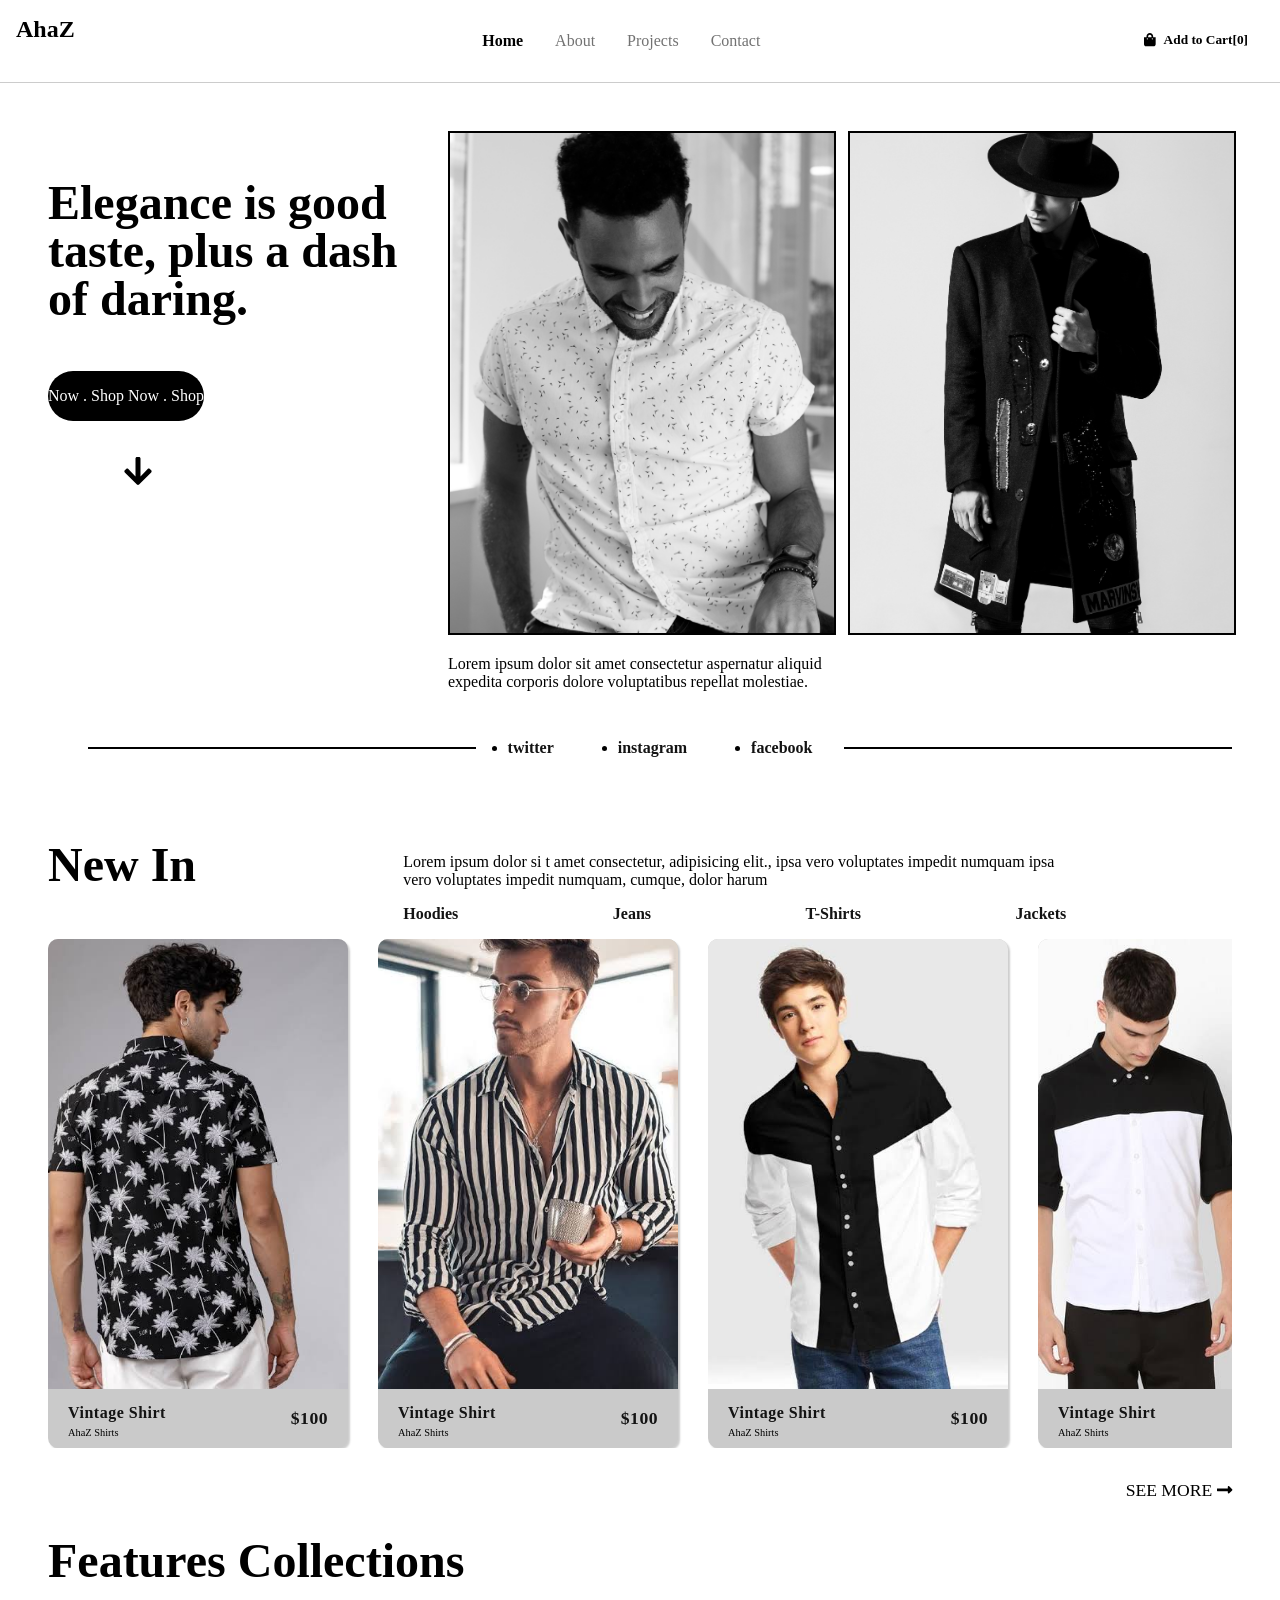
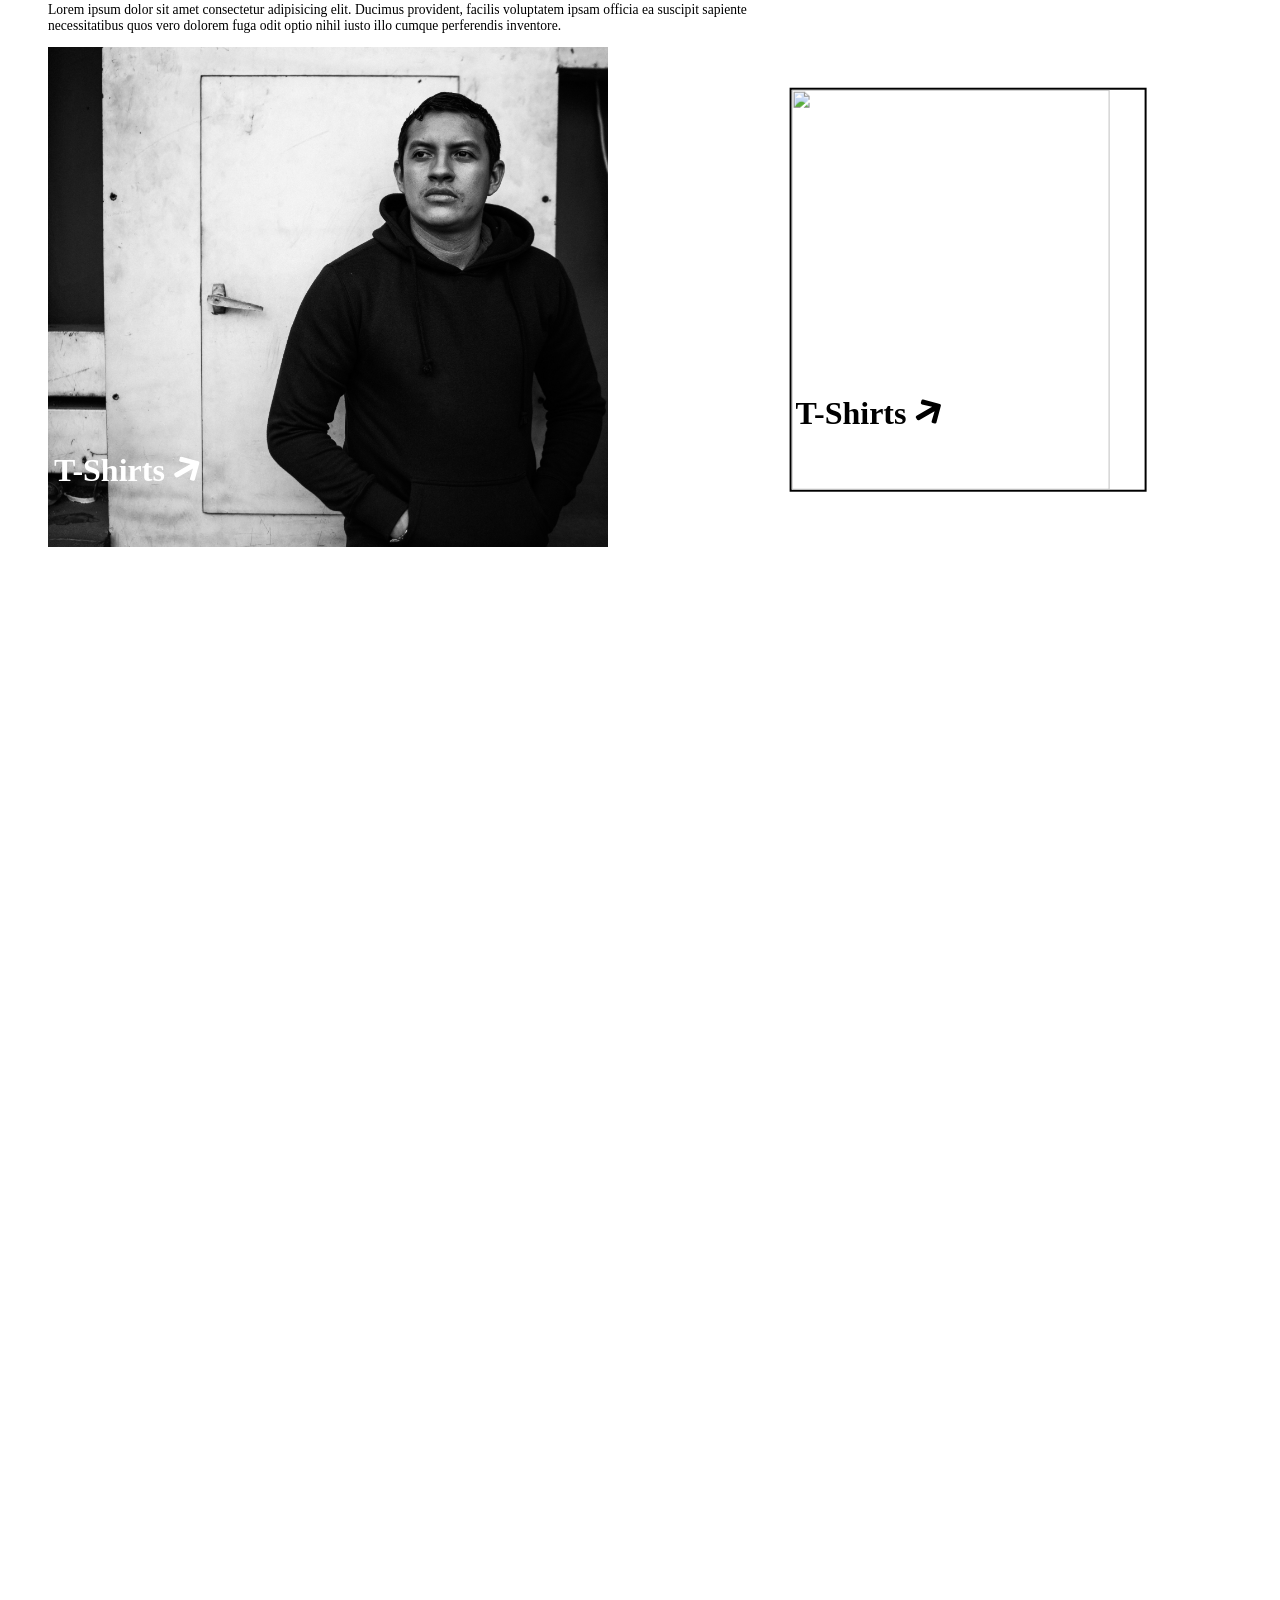
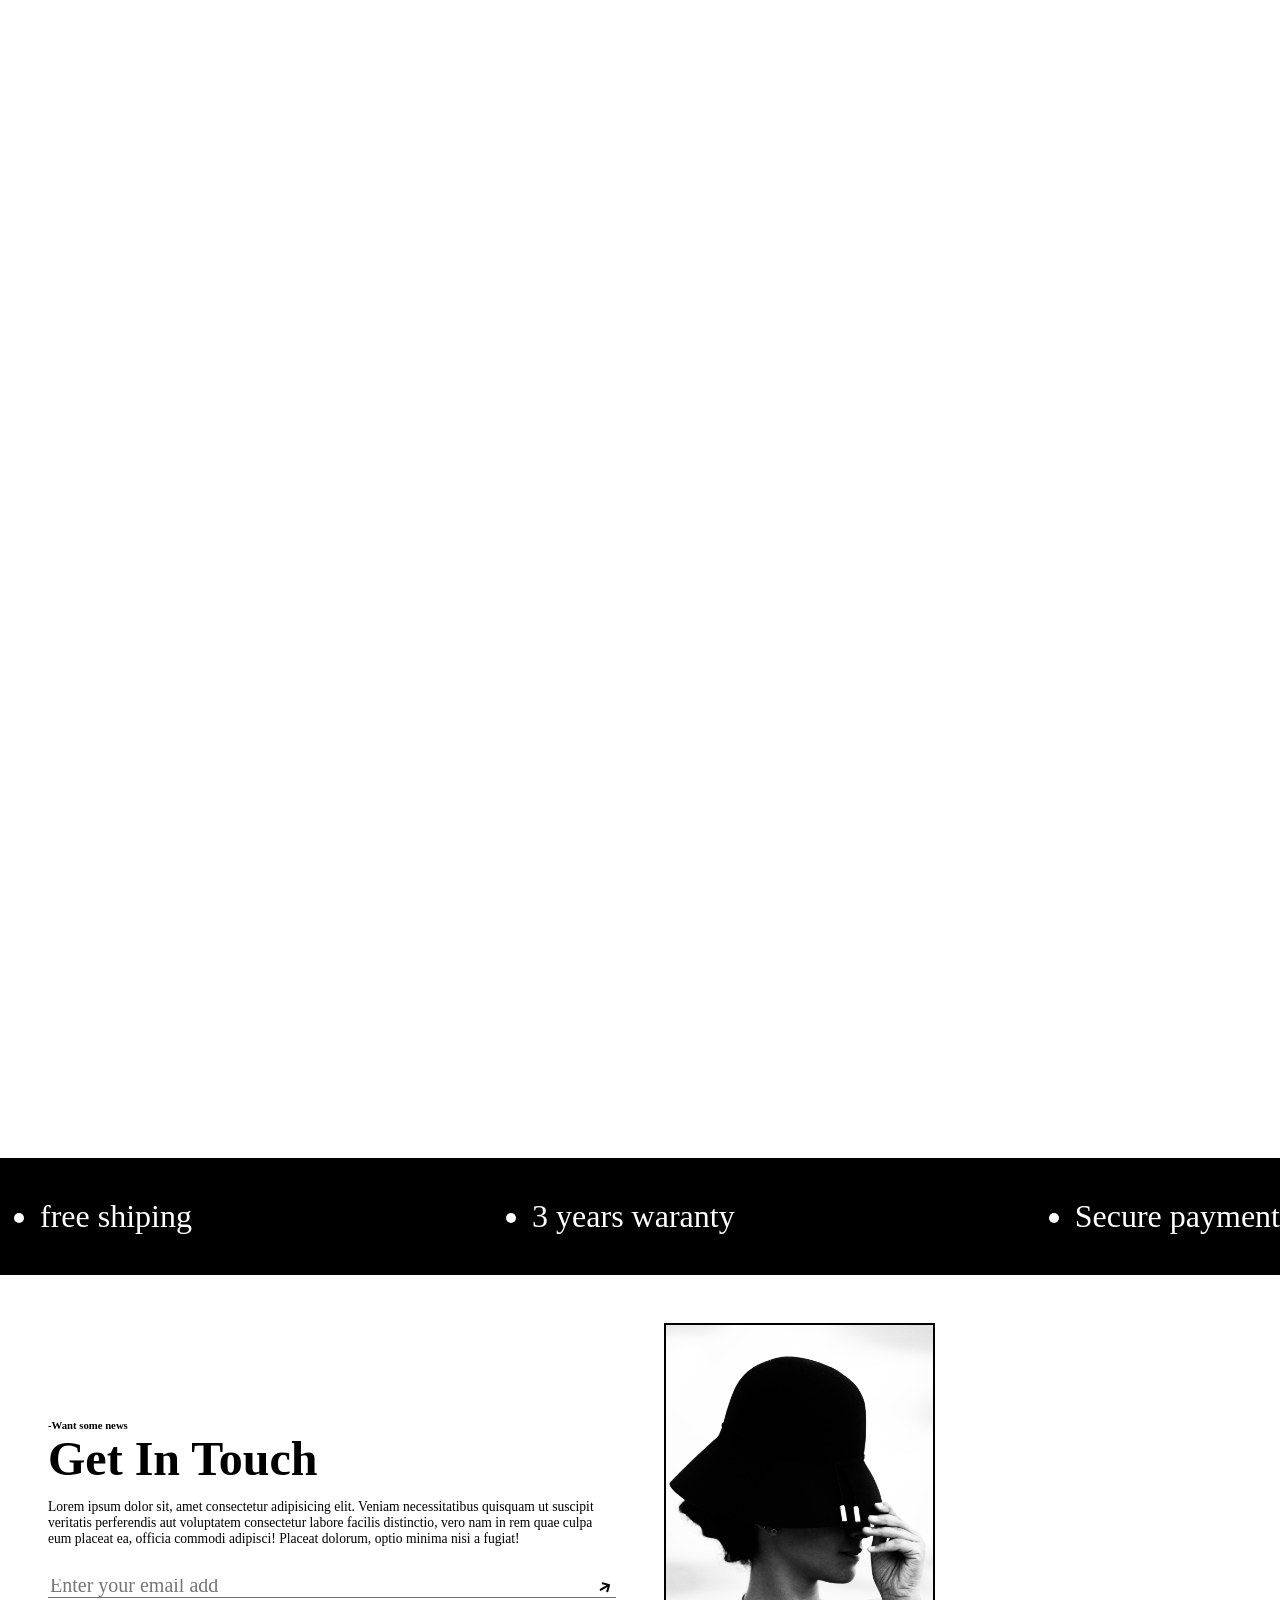
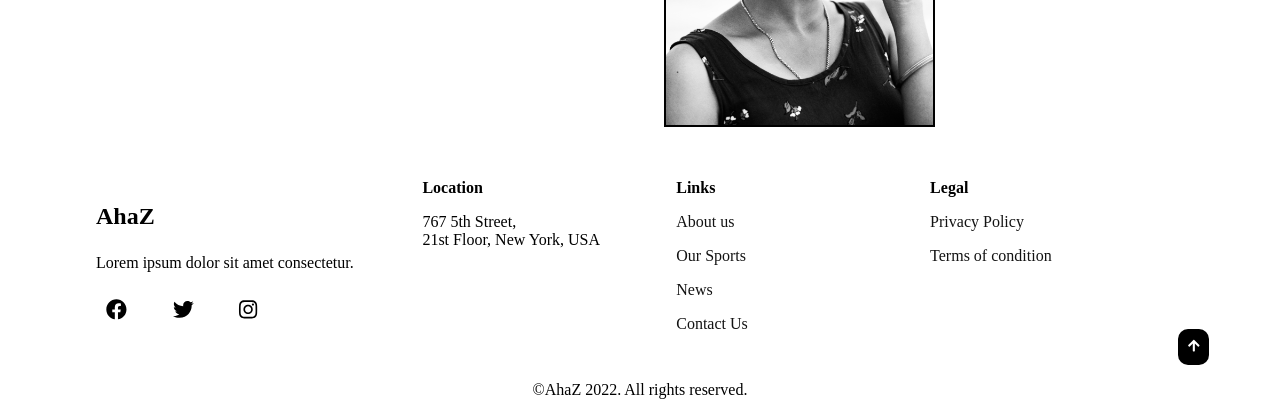
==== commit 2aa46f02: "changes" ====
--- a/blackwhite.html
+++ b/blackwhite.html
@@ -47,16 +47,16 @@
                 <!-- links -->
                 <ul class="links show-links">
                     <li>
-                        <a href="index.html" id="active">home</a>
-                    </li>
-                    <li>
-                        <a href="about.html">about</a>
-                    </li>
-                    <li>
-                        <a href="projects.html">projects</a>
-                    </li>
-                    <li>
-                        <a href="contact.html">contact</a>
+                        <a href="#" id="active">home</a>
+                    </li>
+                    <li>
+                        <a href="#">about</a>
+                    </li>
+                    <li>
+                        <a href="#">projects</a>
+                    </li>
+                    <li>
+                        <a href="#">contact</a>
                     </li>
                 </ul>
                 <!--Nav carts-->
--- a/css/blackwhite.css
+++ b/css/blackwhite.css
@@ -22,6 +22,7 @@
 
 html {
     scroll-behavior: smooth;
+    overflow-x: hidden;
 }
 
 body {
@@ -29,6 +30,7 @@
     padding: 0;
     box-sizing: border-box;
     font-family: var(--poppins);
+    overflow-x: hidden;
 }
 
 h1,
@@ -156,8 +158,7 @@
 }
 
 .elegance p {
-    font: var(--rem4) var(--poppins);
-    max-width: 400px;
+    font: var(--rem3) var(--poppins);
     font-weight: 700;
     line-height: 1;
 }
@@ -219,9 +220,6 @@
 
 .container3 {
     display: grid;
-    /*   grid-template-columns: repeat(3, 1fr);
-    gap: 1.5em;
-    margin-bottom: var(--rem4); */
     place-items: center;
     margin-bottom: var(--rem2);
 }
@@ -468,18 +466,16 @@
 .container6 section img {
     margin-top: 2em;
     width: 100%;
-    height: 80vh;
     z-index: -10;
 }
 
 .container7 {
     margin: 1em 0 1em;
-    height: 520px;
+    height: 100%;
 }
 
 .getintouch {
     padding-top: 6em;
-    max-width: 420px;
 }
 
 .getintouch p {
@@ -498,9 +494,12 @@
     font-size: 1.5em;
 }
 
+.getintouch-img {
+    height: 100%;
+}
+
 .getintouch-img img {
-    width: 85%;
-    height: 70%;
+    height: 400px;
 }
 
 footer ul {
@@ -521,6 +520,10 @@
     opacity: 0.5;
 }
 
+.footer .logo {
+    margin: 0;
+}
+
 footer li {
     padding-bottom: 1em;
 }
@@ -533,7 +536,8 @@
 .foot {
     display: grid;
     grid-template-columns: 30% 70%;
-    padding: 2em;
+    width: 85%;
+    margin: 0 auto;
 }
 
 .footer2 {
@@ -573,7 +577,14 @@
 
 /**/
 
-@media screen and (max-width:800px) {
+@media screen and (max-width: 64em) {
+    p,
+    a {
+        font-size: 0.85rem;
+    }
+}
+
+@media screen and (max-width:50em) {
     .nav-header {
         display: flex;
         justify-content: space-between;
@@ -581,10 +592,15 @@
     .nav-btn {
         display: flex;
         align-items: center;
+        z-index: 100;
     }
     .nav-btn button {
         font-size: 1.2rem;
         padding-right: 0.7rem;
+        z-index: 100;
+    }
+    .nav-toggle {
+        color: #808080;
     }
     .nav-cart {
         display: none;
@@ -602,7 +618,7 @@
         color: var(--white);
         text-transform: uppercase;
         transition: var(--transit);
-        margin: var(--rem2);
+        margin: 0;
         padding: var(--rem1);
     }
     .links a:hover {
@@ -611,7 +627,17 @@
         padding-left: var(--rem2);
     }
     .show-links {
+        position: fixed;
+        top: 0;
+        left: 0;
+        width: 100vw;
         height: 100vh;
+        z-index: 10;
+        padding: 1rem;
+        touch-action: none;
+    }
+    .show-links li {
+        margin-top: 2rem;
     }
     .container1,
     .container2,
@@ -625,6 +651,11 @@
         display: grid;
         grid-template-columns: 100%;
         gap: .5rem;
+        margin: 0 auto;
+        width: 95%;
+    }
+    .elegance p {
+        font-size: 2.5rem;
     }
     .elegance .main-btn {
         margin-bottom: 3em;
@@ -632,14 +663,12 @@
     .elegance .second-btn {
         display: none;
     }
+    .tophead {
+        font-size: 2rem;
+    }
     .feature-card.number2 img {
         width: fit-content;
     }
-    .container4 .tophead,
-    .container5 .tophead {
-        line-height: 1.2;
-        font-size: 2rem;
-    }
     .container4 p {
         max-width: 100%;
     }
@@ -652,4 +681,63 @@
     .container7 {
         height: 780px;
     }
+}
+
+@media screen and (max-width: 40em) {
+    .elegance p {
+        font-size: 2rem;
+    }
+    p {
+        font-size: 0.7rem;
+    }
+    .tophead {
+        font-size: 1.5rem;
+    }
+    .container {
+        margin: 0 auto;
+        width: 95%;
+    }
+    .newin2 a {
+        font-size: 0.7rem;
+    }
+    .container4 p {
+        font-size: 0.7rem;
+    }
+    .feature-card button {
+        font-size: 1.5rem;
+    }
+    .container5 .tophead {
+        font-size: 1.1rem;
+    }
+    .main-btn {
+        padding: 0.5rem 0;
+    }
+    .marker ul {
+        list-style: none;
+        overflow: hidden;
+        padding: 0;
+        font-size: 0.6rem;
+    }
+    .getintouch p {
+        font-size: 0.7rem;
+    }
+    input {
+        font-size: 0.75;
+    }
+    input::placeholder {
+        font-size: 0.75rem;
+    }
+    footer a {
+        font-size: 0.85rem;
+    }
+    .foot {
+        margin: 0 auto;
+        width: 95%;
+    }
+    .more-link {
+        font-size: 0.7rem;
+    }
+    .container4 {
+        margin: 2rem 0;
+    }
 }
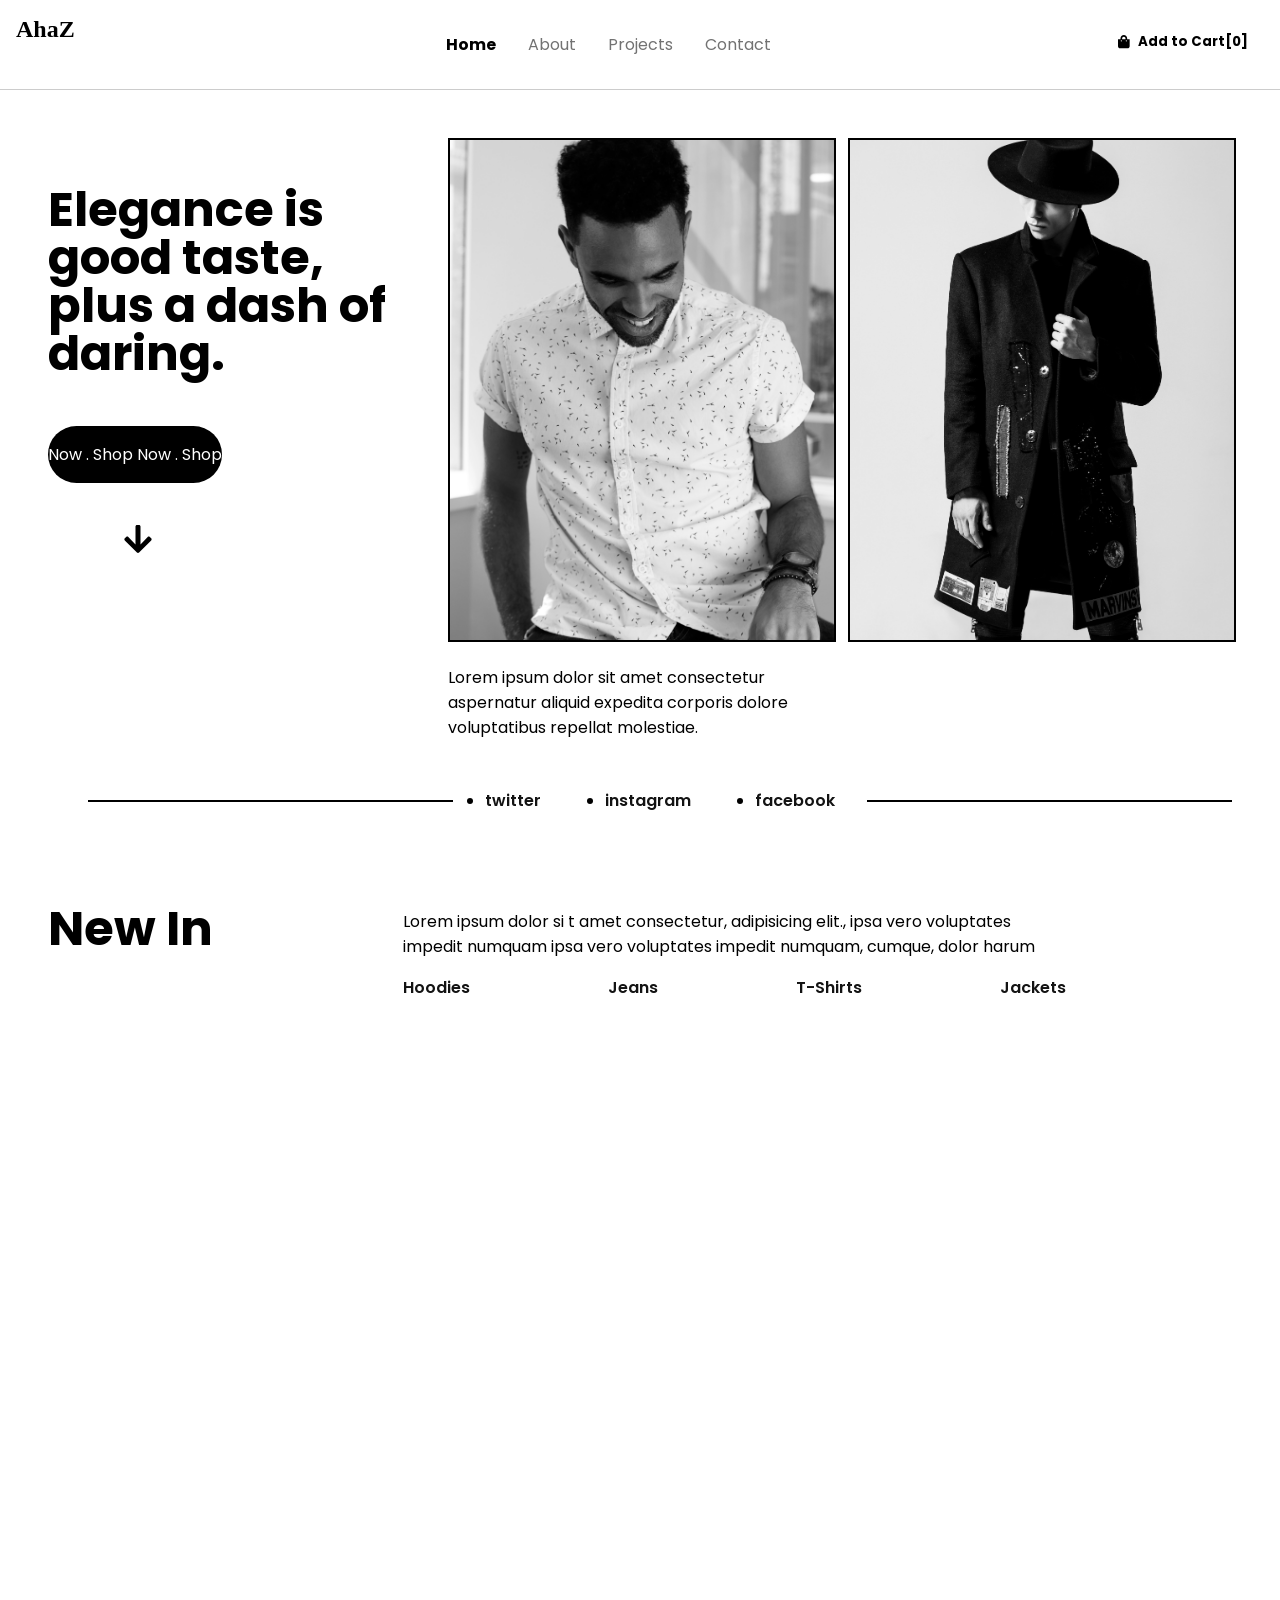
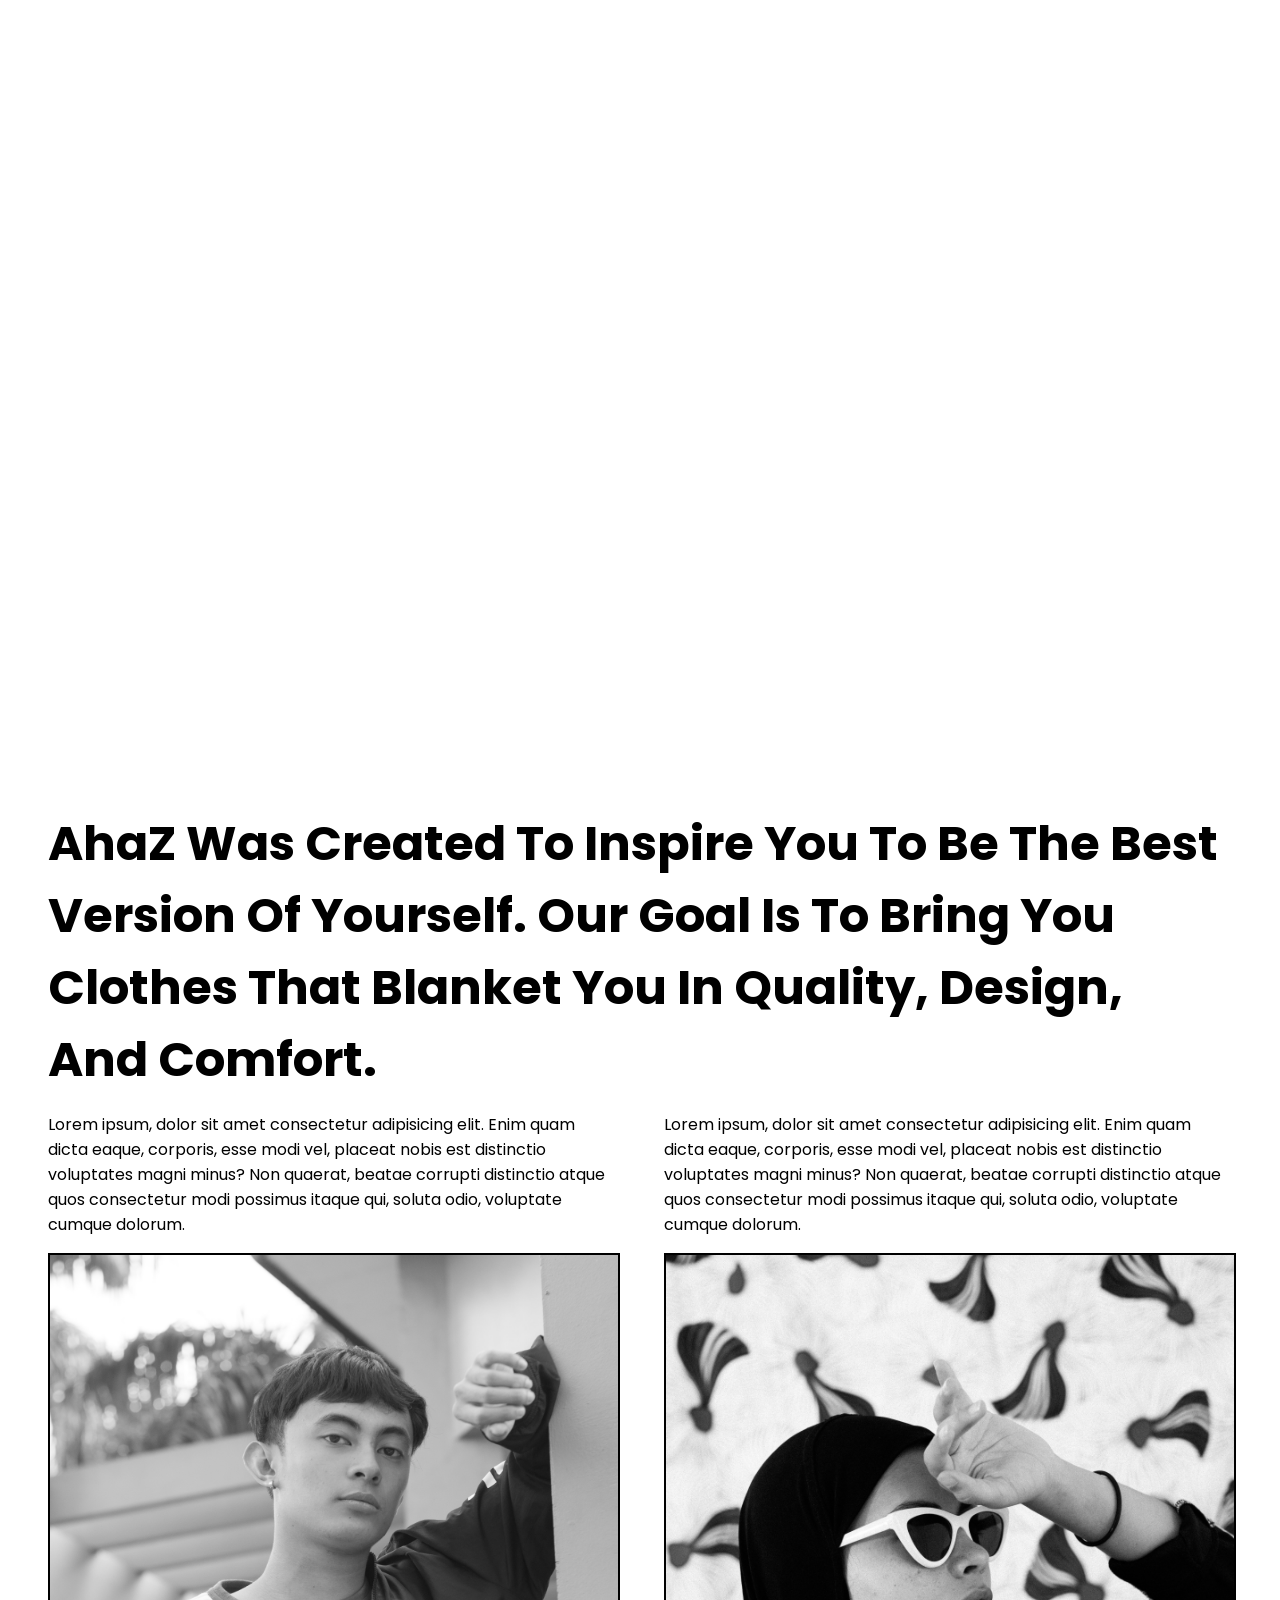
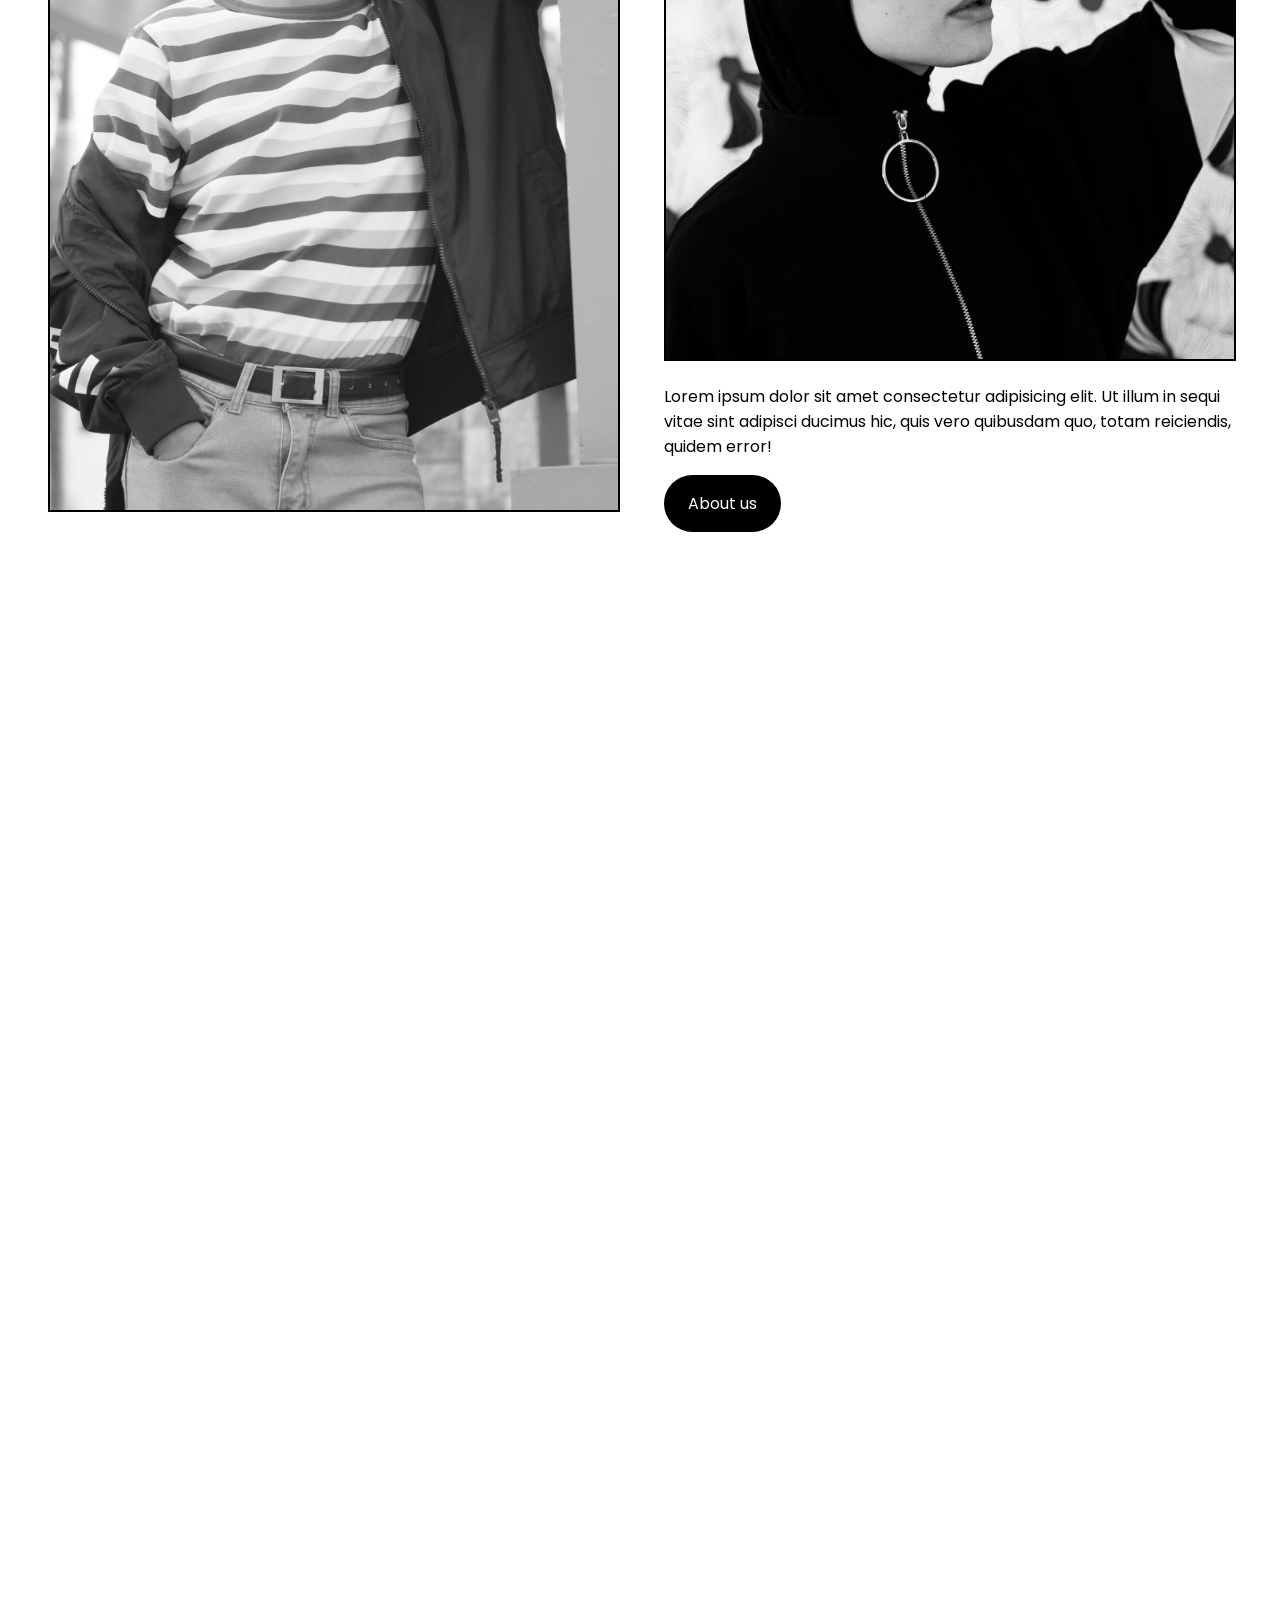
==== commit b00ccce5: "first commit" ====
--- a/blackwhite.html
+++ b/blackwhite.html
@@ -10,6 +10,9 @@
 
 
     <link rel="stylesheet" href="fontawesome-free-5.15.4-web/css/fontawesome.min.css">
+    <link rel="preconnect" href="https://fonts.googleapis.com">
+    <link rel="preconnect" href="https://fonts.gstatic.com" crossorigin>
+    <link href="https://fonts.googleapis.com/css2?family=Poppins&display=swap" rel="stylesheet">
 
     <!--     swiper style file
  -->
--- a/css/blackwhite.css
+++ b/css/blackwhite.css
@@ -1,3 +1,4 @@
+@import url('https://fonts.googleapis.com/css2?family=Poppins&display=swap');
 :root {
     --black: #000;
     --blacktone: rgb(19, 19, 19);
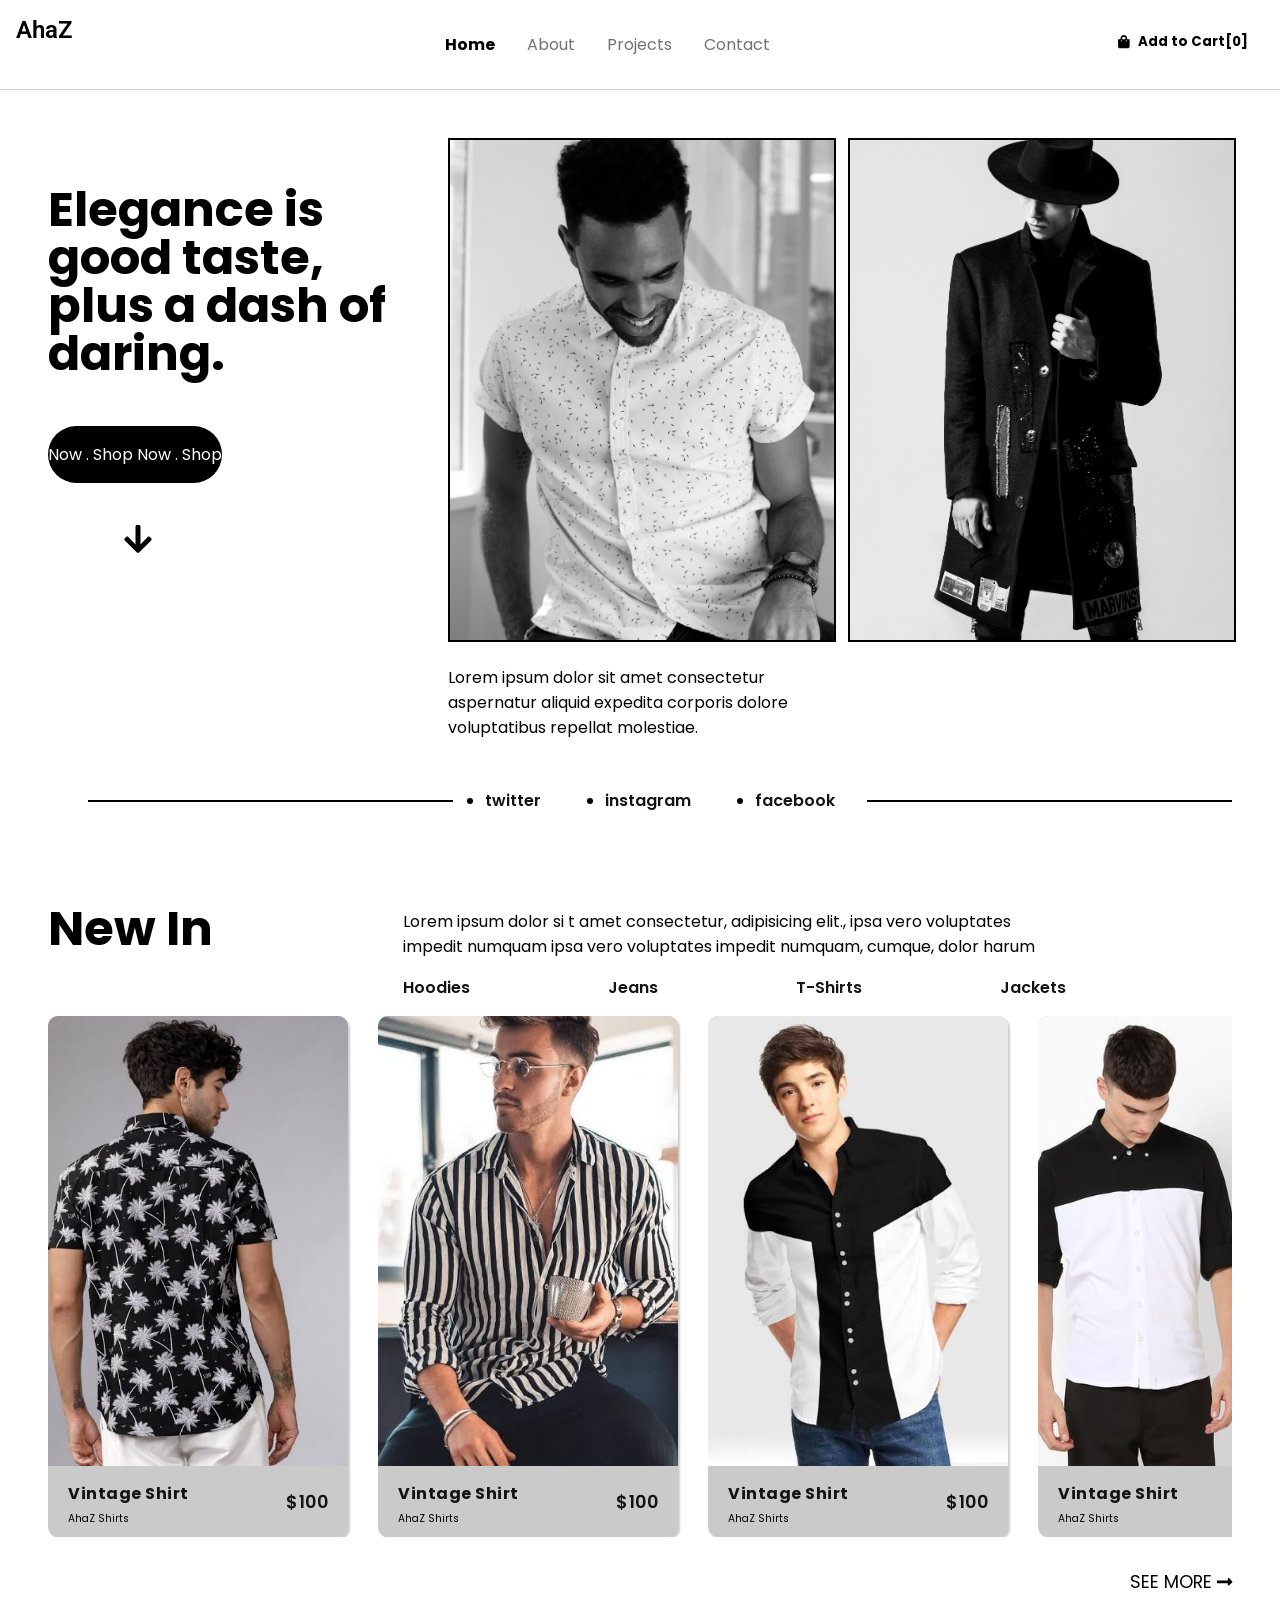
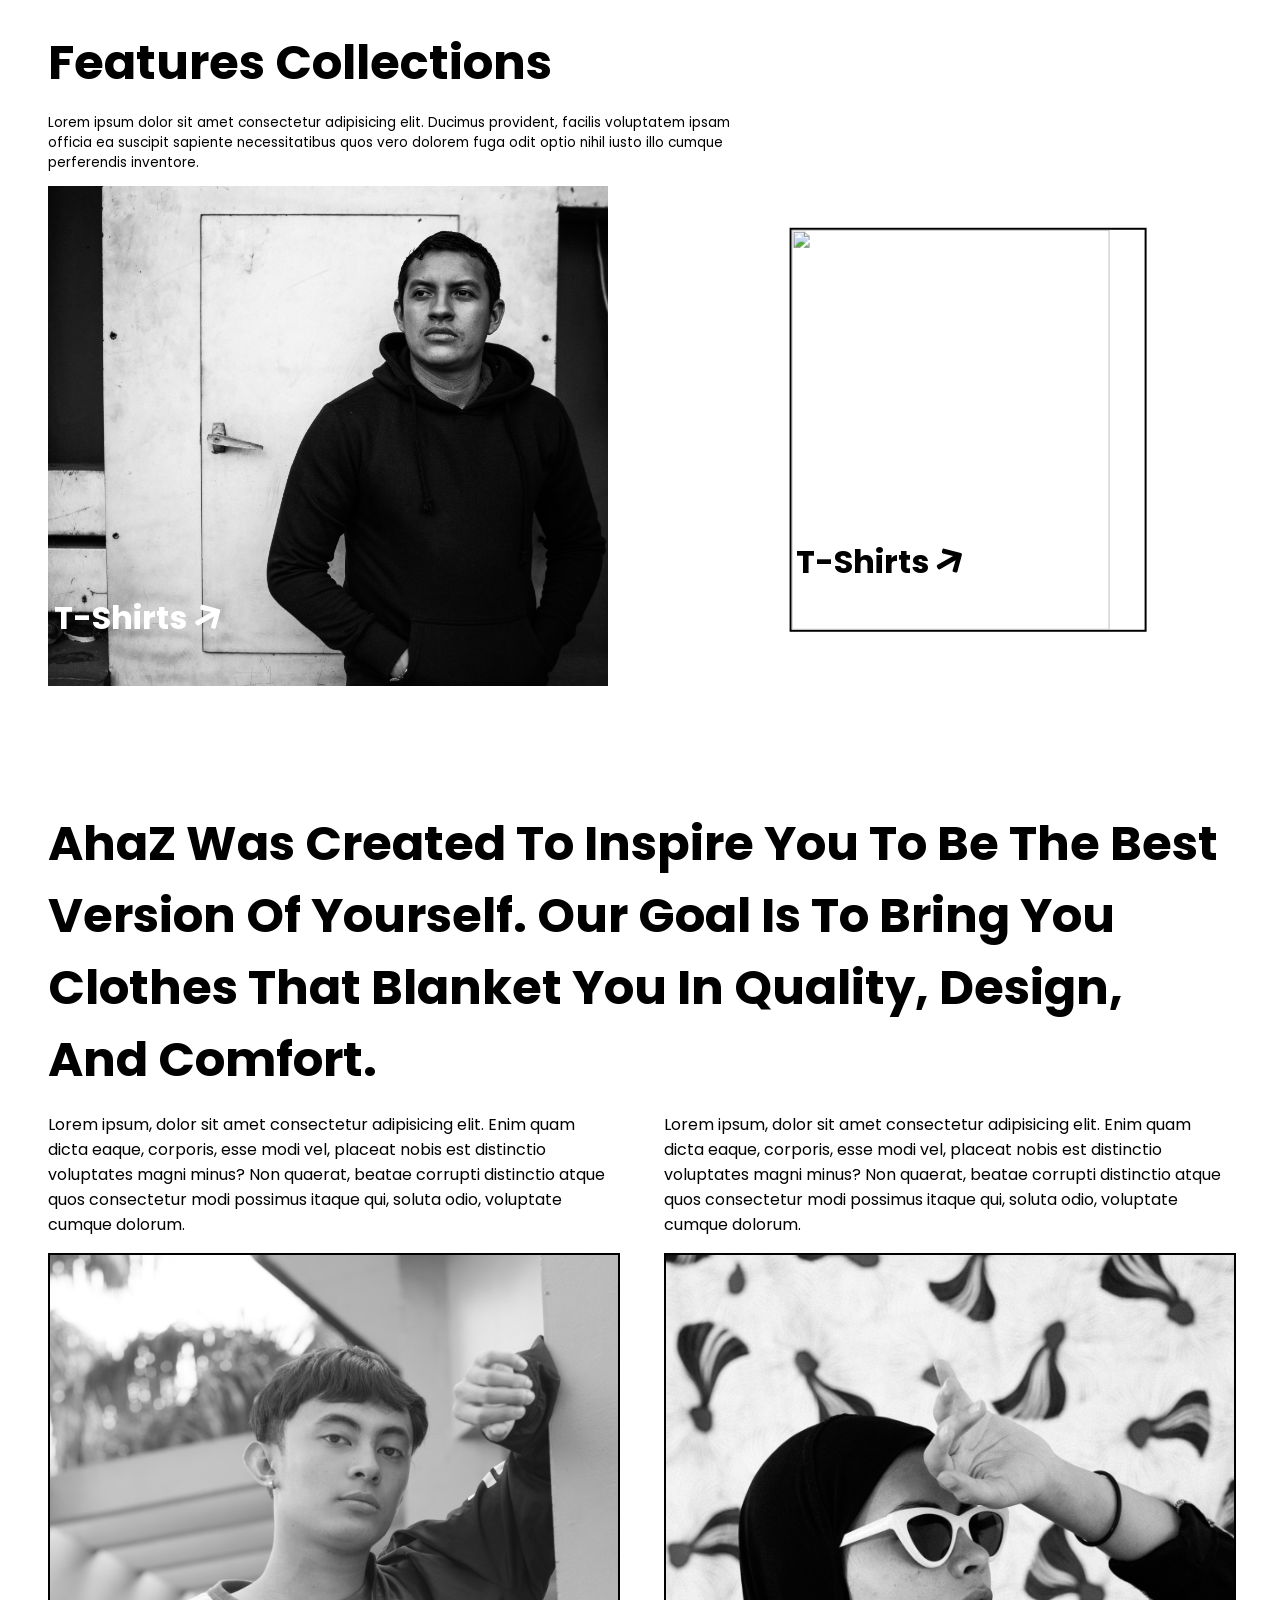
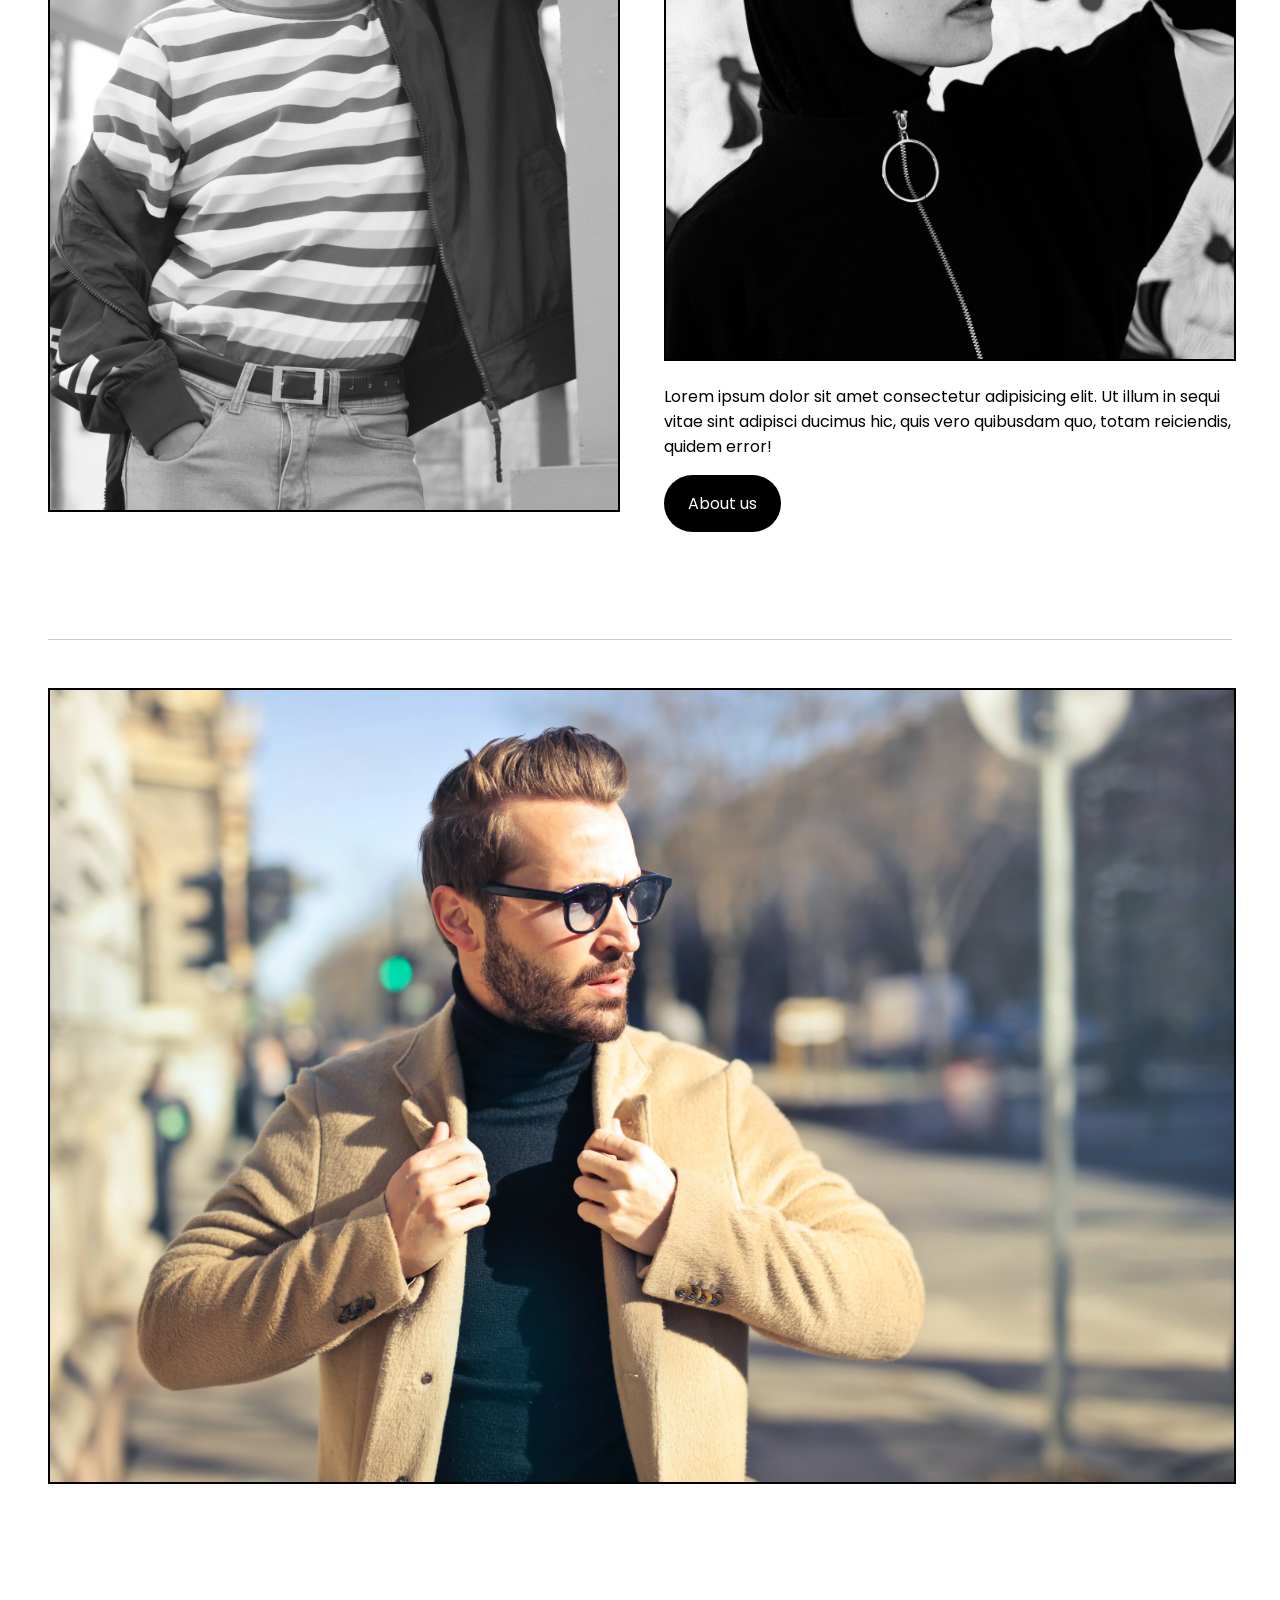
==== commit e7ebb69f: "logo" ====
--- a/blackwhite.html
+++ b/blackwhite.html
@@ -12,10 +12,10 @@
     <link rel="stylesheet" href="fontawesome-free-5.15.4-web/css/fontawesome.min.css">
     <link rel="preconnect" href="https://fonts.googleapis.com">
     <link rel="preconnect" href="https://fonts.gstatic.com" crossorigin>
-    <link href="https://fonts.googleapis.com/css2?family=Poppins&display=swap" rel="stylesheet">
-
-    <!--     swiper style file
- -->
+    <link href="https://fonts.googleapis.com/css2?family=Livvic&family=Montserrat&family=Poppins&family=Roboto&display=swap" rel="stylesheet">
+
+
+    <!--     swiper style file -->
     <link rel="stylesheet" href="/css/swiper-bundle.min.css">
 
     <link rel="stylesheet" href="css/blackwhite.css">
--- a/css/blackwhite.css
+++ b/css/blackwhite.css
@@ -1,4 +1,4 @@
-@import url('https://fonts.googleapis.com/css2?family=Poppins&display=swap');
+@import url('https://fonts.googleapis.com/css2?family=Livvic&family=Montserrat&family=Poppins&family=Roboto&display=swap');
 :root {
     --black: #000;
     --blacktone: rgb(19, 19, 19);
@@ -6,8 +6,8 @@
     --white: #fff;
     --poppins: "Poppins";
     --livvic: "Livvic";
-    --bestrock: "Best Rock";
-    --gothic: "Franklin Gothic";
+    --bestrock: "Roboto";
+    --gothic: "Montserrat";
     --transit: 0.3s linear all;
     --butradius: 30px;
     --pad1: 1rem;
